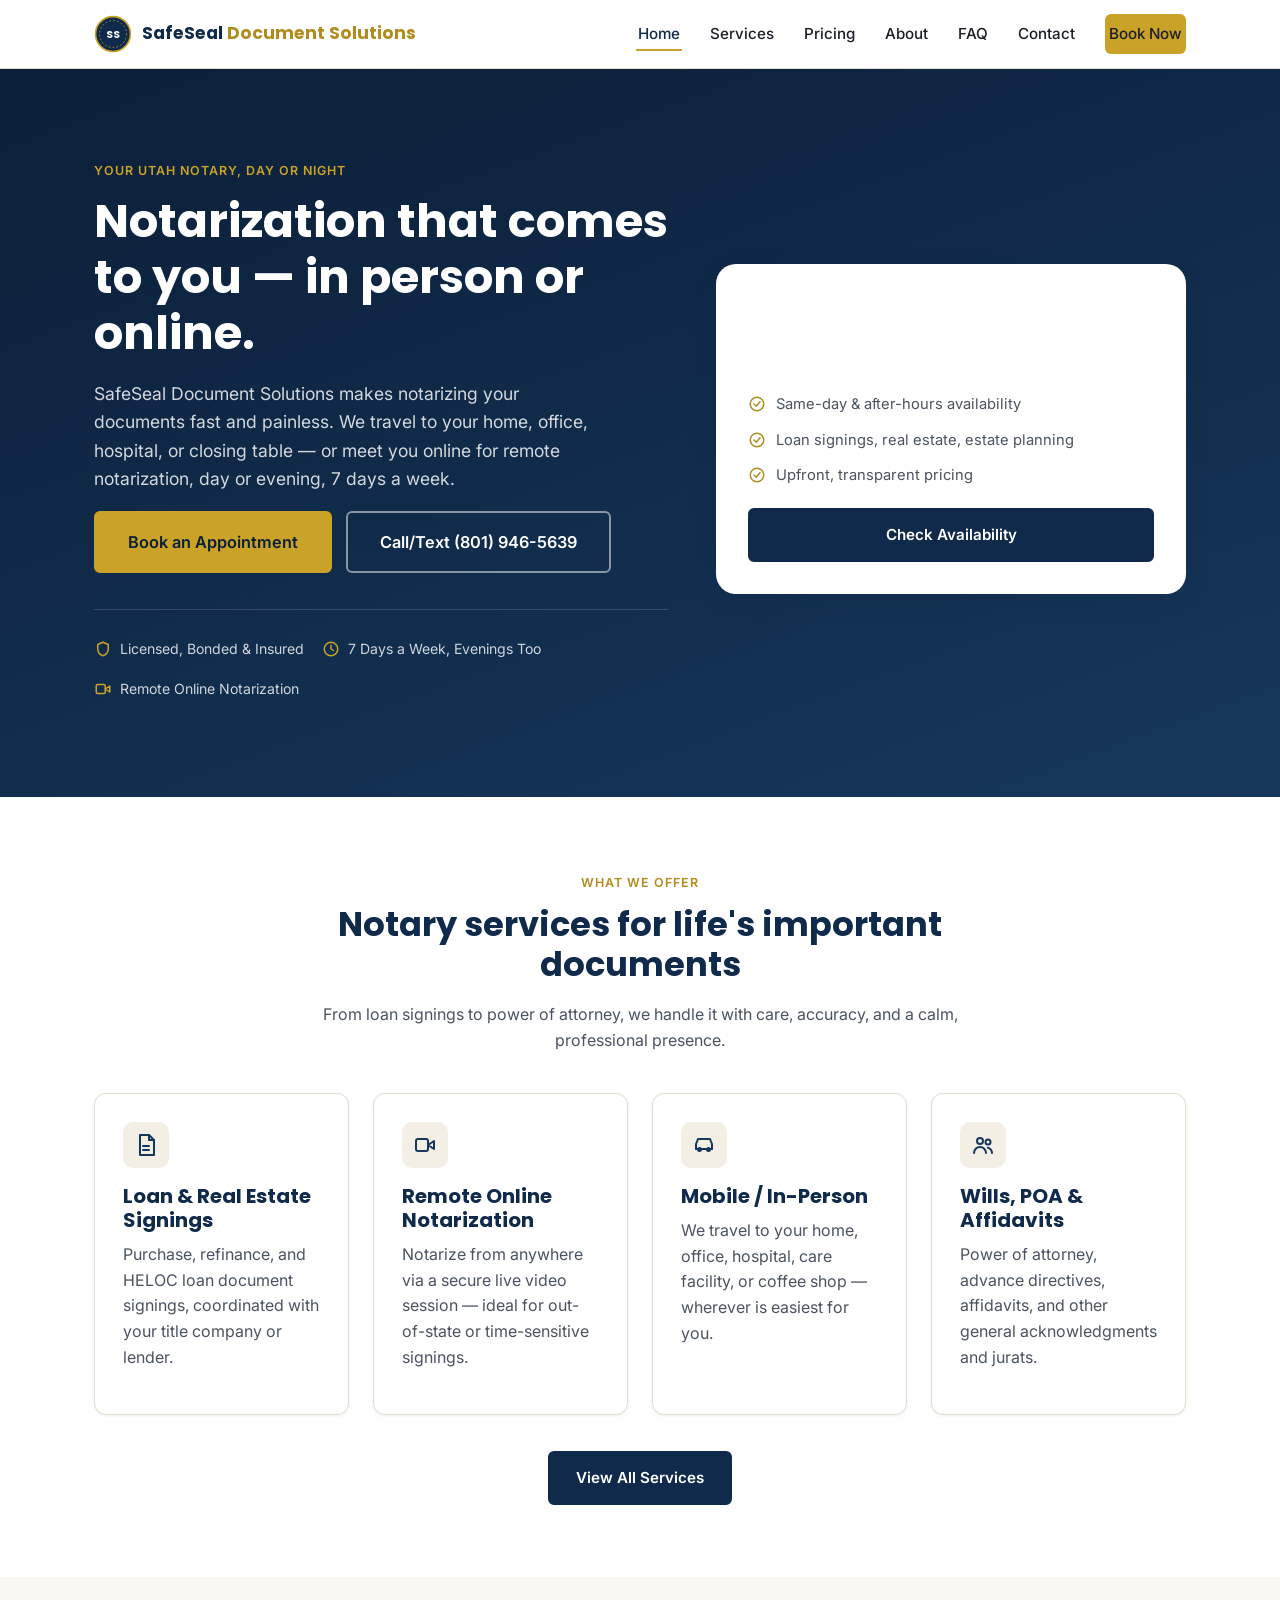
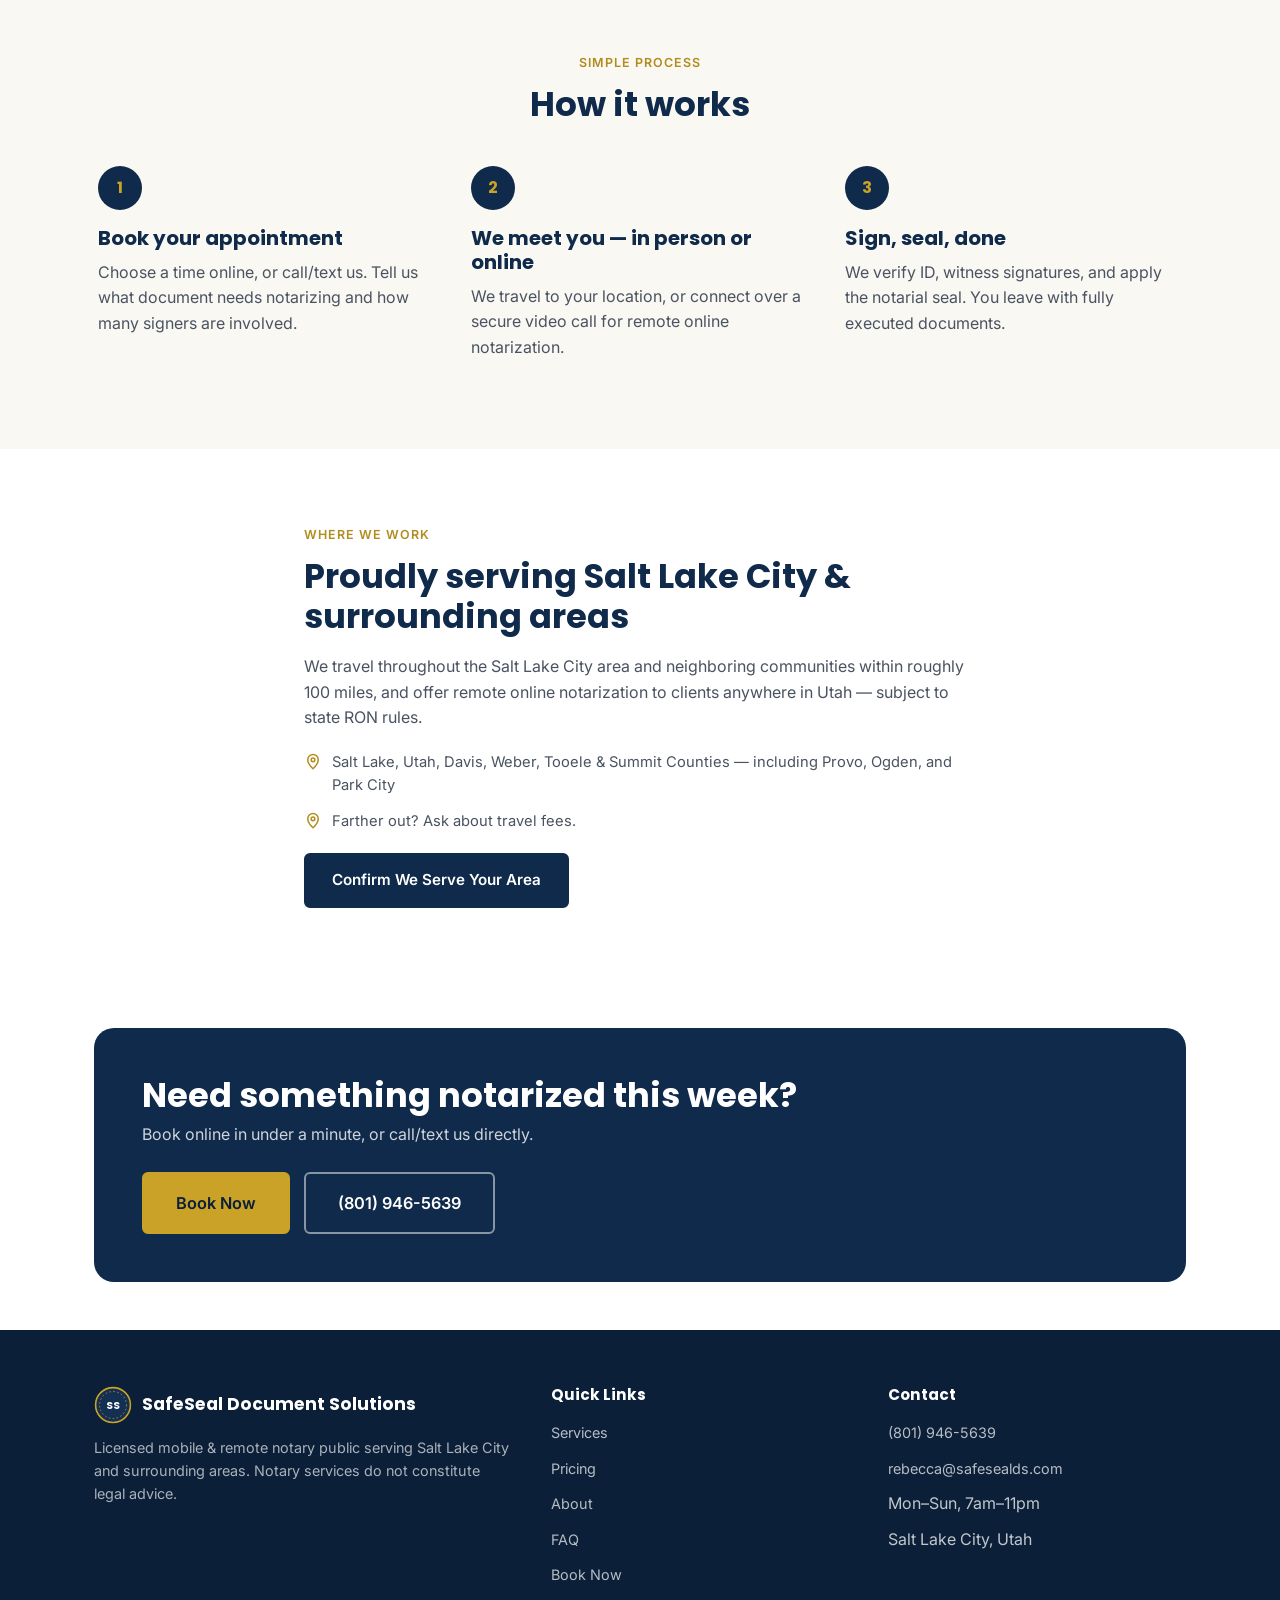
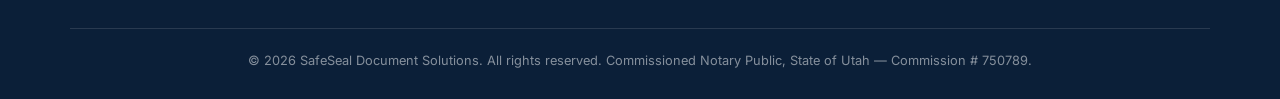
==== index.html @ cf3eb085 "Initial SafeSeal Document Solutions website" ====
<!doctype html>
<html lang="en">
<head>
<meta charset="UTF-8" />
<meta name="viewport" content="width=device-width, initial-scale=1.0" />
<title>SafeSeal Document Solutions | Your Utah Notary, Day or Night</title>
<meta name="description" content="Your Utah Notary, Day or Night — licensed mobile and remote online notary serving Salt Lake City and surrounding counties. Loan signings, real estate closings, estate documents, and more — we come to you or meet you online." />
<link rel="icon" href="data:image/svg+xml,%3Csvg xmlns='http://www.w3.org/2000/svg' viewBox='0 0 48 48'%3E%3Ccircle cx='24' cy='24' r='22' fill='%230f2a4a'/%3E%3Ccircle cx='24' cy='24' r='22' stroke='%23c9a227' stroke-width='2'/%3E%3Ctext x='24' y='30' text-anchor='middle' font-family='Arial' font-size='16' font-weight='700' fill='white'%3ESS%3C/text%3E%3C/svg%3E" />
<link rel="preconnect" href="https://fonts.googleapis.com" />
<link rel="preconnect" href="https://fonts.gstatic.com" crossorigin />
<link href="https://fonts.googleapis.com/css2?family=Inter:wght@400;500;600;700&family=Poppins:wght@600;700&display=swap" rel="stylesheet" />
<link rel="stylesheet" href="css/style.css" />
</head>
<body>

<!-- ============================= HEADER ============================= -->
<header class="site-header">
  <div class="container header-inner">
    <a href="index.html" class="logo">
      <svg class="seal" viewBox="0 0 48 48" fill="none" xmlns="http://www.w3.org/2000/svg">
        <circle cx="24" cy="24" r="22" fill="#0f2a4a"/>
        <circle cx="24" cy="24" r="22" stroke="#c9a227" stroke-width="2"/>
        <circle cx="24" cy="24" r="17" stroke="#c9a227" stroke-width="1" stroke-dasharray="2 3"/>
        <text x="24" y="29" text-anchor="middle" font-family="Poppins, sans-serif" font-size="14" font-weight="700" fill="#ffffff">SS</text>
      </svg>
      <span class="logo-text">SafeSeal <span class="accent">Document Solutions</span></span>
    </a>
    <button class="nav-toggle" aria-label="Toggle menu" aria-expanded="false">
      <svg viewBox="0 0 24 24" fill="none" stroke="currentColor" stroke-width="2" stroke-linecap="round"><line x1="3" y1="6" x2="21" y2="6"/><line x1="3" y1="12" x2="21" y2="12"/><line x1="3" y1="18" x2="21" y2="18"/></svg>
    </button>
    <nav class="site-nav">
      <ul>
        <li><a href="index.html" aria-current="page">Home</a></li>
        <li><a href="services.html">Services</a></li>
        <li><a href="pricing.html">Pricing</a></li>
        <li><a href="about.html">About</a></li>
        <li><a href="faq.html">FAQ</a></li>
        <li><a href="contact.html">Contact</a></li>
      </ul>
      <a href="book.html" class="btn btn-primary nav-cta">Book Now</a>
    </nav>
  </div>
</header>

<!-- ============================= HERO ============================= -->
<section class="section-navy hero">
  <div class="container hero-grid">
    <div>
      <span class="eyebrow">Your Utah Notary, Day or Night</span>
      <h1>Notarization that comes to you — in person or online.</h1>
      <p class="hero-lead">SafeSeal Document Solutions makes notarizing your documents fast and painless. We travel to your home, office, hospital, or closing table — or meet you online for remote notarization, day or evening, 7 days a week.</p>
      <div class="btn-row">
        <a href="book.html" class="btn btn-primary btn-lg">Book an Appointment</a>
        <a href="tel:+18019465639" class="btn btn-outline btn-lg">Call/Text (801) 946-5639</a>
      </div>
      <div class="hero-trust">
        <div class="hero-trust-item"><svg viewBox="0 0 24 24" fill="none" stroke="currentColor" stroke-width="2" stroke-linecap="round" stroke-linejoin="round"><path d="M12 3l7 3v6c0 4.5-3 7.5-7 9-4-1.5-7-4.5-7-9V6z"/></svg> Licensed, Bonded &amp; Insured</div>
        <div class="hero-trust-item"><svg viewBox="0 0 24 24" fill="none" stroke="currentColor" stroke-width="2" stroke-linecap="round" stroke-linejoin="round"><circle cx="12" cy="12" r="9"/><polyline points="12 7 12 12 15 14"/></svg> 7 Days a Week, Evenings Too</div>
        <div class="hero-trust-item"><svg viewBox="0 0 24 24" fill="none" stroke="currentColor" stroke-width="2" stroke-linecap="round" stroke-linejoin="round"><rect x="3" y="6" width="12" height="12" rx="2"/><polygon points="21 8 15 12 21 16 21 8"/></svg> Remote Online Notarization</div>
      </div>
    </div>

    <div class="hero-card">
      <h3>Request a Notary</h3>
      <p>Tell us what you need — we'll confirm a time within one business hour.</p>
      <ul class="hero-card-list">
        <li><svg viewBox="0 0 24 24" fill="none" stroke="currentColor" stroke-width="2" stroke-linecap="round" stroke-linejoin="round"><circle cx="12" cy="12" r="9"/><polyline points="8 12 11 15 16 9"/></svg> Same-day &amp; after-hours availability</li>
        <li><svg viewBox="0 0 24 24" fill="none" stroke="currentColor" stroke-width="2" stroke-linecap="round" stroke-linejoin="round"><circle cx="12" cy="12" r="9"/><polyline points="8 12 11 15 16 9"/></svg> Loan signings, real estate, estate planning</li>
        <li><svg viewBox="0 0 24 24" fill="none" stroke="currentColor" stroke-width="2" stroke-linecap="round" stroke-linejoin="round"><circle cx="12" cy="12" r="9"/><polyline points="8 12 11 15 16 9"/></svg> Upfront, transparent pricing</li>
      </ul>
      <a href="book.html" class="btn btn-navy btn-block">Check Availability</a>
    </div>
  </div>
</section>

<!-- ============================= SERVICES PREVIEW ============================= -->
<section>
  <div class="container">
    <div class="section-head center">
      <span class="eyebrow">What We Offer</span>
      <h2>Notary services for life's important documents</h2>
      <p>From loan signings to power of attorney, we handle it with care, accuracy, and a calm, professional presence.</p>
    </div>

    <div class="grid grid-4">
      <div class="card">
        <div class="card-icon"><svg viewBox="0 0 24 24" fill="none" stroke="currentColor" stroke-width="2" stroke-linecap="round" stroke-linejoin="round"><path d="M6 2h9l5 5v15H6z"/><polyline points="15 2 15 7 20 7"/><line x1="9" y1="13" x2="15" y2="13"/><line x1="9" y1="17" x2="15" y2="17"/></svg></div>
        <h3>Loan &amp; Real Estate Signings</h3>
        <p>Purchase, refinance, and HELOC loan document signings, coordinated with your title company or lender.</p>
      </div>
      <div class="card">
        <div class="card-icon"><svg viewBox="0 0 24 24" fill="none" stroke="currentColor" stroke-width="2" stroke-linecap="round" stroke-linejoin="round"><rect x="3" y="6" width="12" height="12" rx="2"/><polygon points="21 8 15 12 21 16 21 8"/></svg></div>
        <h3>Remote Online Notarization</h3>
        <p>Notarize from anywhere via a secure live video session — ideal for out-of-state or time-sensitive signings.</p>
      </div>
      <div class="card">
        <div class="card-icon"><svg viewBox="0 0 24 24" fill="none" stroke="currentColor" stroke-width="2" stroke-linecap="round" stroke-linejoin="round"><path d="M4 16V11l2-5h12l2 5v5"/><circle cx="7.5" cy="16.5" r="1.5"/><circle cx="16.5" cy="16.5" r="1.5"/><line x1="4" y1="16" x2="20" y2="16"/></svg></div>
        <h3>Mobile / In-Person</h3>
        <p>We travel to your home, office, hospital, care facility, or coffee shop — wherever is easiest for you.</p>
      </div>
      <div class="card">
        <div class="card-icon"><svg viewBox="0 0 24 24" fill="none" stroke="currentColor" stroke-width="2" stroke-linecap="round" stroke-linejoin="round"><circle cx="9" cy="8" r="3"/><path d="M3 20c0-3.3 2.7-6 6-6s6 2.7 6 6"/><circle cx="17" cy="9" r="2.5"/><path d="M21 20c0-2.5-1.8-4.6-4.2-5.4"/></svg></div>
        <h3>Wills, POA &amp; Affidavits</h3>
        <p>Power of attorney, advance directives, affidavits, and other general acknowledgments and jurats.</p>
      </div>
    </div>
    <div class="text-center" style="margin-top: 36px;">
      <a href="services.html" class="btn btn-navy">View All Services</a>
    </div>
  </div>
</section>

<!-- ============================= HOW IT WORKS ============================= -->
<section class="section-alt">
  <div class="container">
    <div class="section-head center">
      <span class="eyebrow">Simple Process</span>
      <h2>How it works</h2>
    </div>
    <div class="steps">
      <div class="step">
        <div class="step-num"></div>
        <h3>Book your appointment</h3>
        <p>Choose a time online, or call/text us. Tell us what document needs notarizing and how many signers are involved.</p>
      </div>
      <div class="step">
        <div class="step-num"></div>
        <h3>We meet you — in person or online</h3>
        <p>We travel to your location, or connect over a secure video call for remote online notarization.</p>
      </div>
      <div class="step">
        <div class="step-num"></div>
        <h3>Sign, seal, done</h3>
        <p>We verify ID, witness signatures, and apply the notarial seal. You leave with fully executed documents.</p>
      </div>
    </div>
  </div>
</section>

<!-- ============================= SERVICE AREA ============================= -->
<section>
  <div class="container" style="max-width:720px;">
    <span class="eyebrow">Where We Work</span>
    <h2>Proudly serving Salt Lake City &amp; surrounding areas</h2>
    <p>We travel throughout the Salt Lake City area and neighboring communities within roughly 100 miles, and offer remote online notarization to clients anywhere in Utah — subject to state RON rules.</p>
    <ul class="hero-card-list">
      <li><svg viewBox="0 0 24 24" fill="none" stroke="currentColor" stroke-width="2" stroke-linecap="round" stroke-linejoin="round"><path d="M12 21s7-6.5 7-12a7 7 0 10-14 0c0 5.5 7 12 7 12z"/><circle cx="12" cy="9" r="2.5"/></svg> Salt Lake, Utah, Davis, Weber, Tooele &amp; Summit Counties — including Provo, Ogden, and Park City</li>
      <li><svg viewBox="0 0 24 24" fill="none" stroke="currentColor" stroke-width="2" stroke-linecap="round" stroke-linejoin="round"><path d="M12 21s7-6.5 7-12a7 7 0 10-14 0c0 5.5 7 12 7 12z"/><circle cx="12" cy="9" r="2.5"/></svg> Farther out? Ask about travel fees.</li>
    </ul>
    <a href="contact.html" class="btn btn-navy">Confirm We Serve Your Area</a>
  </div>
</section>

<!-- ============================= CTA BAND ============================= -->
<section class="section-tight">
  <div class="container">
    <div class="cta-band">
      <div>
        <h2>Need something notarized this week?</h2>
        <p>Book online in under a minute, or call/text us directly.</p>
      </div>
      <div class="btn-row">
        <a href="book.html" class="btn btn-primary btn-lg">Book Now</a>
        <a href="tel:+18019465639" class="btn btn-outline btn-lg">(801) 946-5639</a>
      </div>
    </div>
  </div>
</section>

<!-- ============================= FOOTER ============================= -->
<footer class="site-footer">
  <div class="container footer-inner">
    <div>
      <a href="index.html" class="logo">
        <svg class="seal" viewBox="0 0 48 48" fill="none" xmlns="http://www.w3.org/2000/svg">
          <circle cx="24" cy="24" r="22" fill="#132f52"/>
          <circle cx="24" cy="24" r="22" stroke="#c9a227" stroke-width="2"/>
          <circle cx="24" cy="24" r="17" stroke="#c9a227" stroke-width="1" stroke-dasharray="2 3"/>
          <text x="24" y="29" text-anchor="middle" font-family="Poppins, sans-serif" font-size="14" font-weight="700" fill="#ffffff">SS</text>
        </svg>
        <span class="logo-text">SafeSeal Document Solutions</span>
      </a>
      <p>Licensed mobile &amp; remote notary public serving Salt Lake City and surrounding areas. Notary services do not constitute legal advice.</p>
    </div>
    <div>
      <h4>Quick Links</h4>
      <ul class="footer-links">
        <li><a href="services.html">Services</a></li>
        <li><a href="pricing.html">Pricing</a></li>
        <li><a href="about.html">About</a></li>
        <li><a href="faq.html">FAQ</a></li>
        <li><a href="book.html">Book Now</a></li>
      </ul>
    </div>
    <div>
      <h4>Contact</h4>
      <ul class="footer-links">
        <li><a href="tel:+18019465639">(801) 946-5639</a></li>
        <li><a href="mailto:rebecca@safesealds.com">rebecca@safesealds.com</a></li>
        <li>Mon–Sun, 7am–11pm</li>
        <li>Salt Lake City, Utah</li>
      </ul>
    </div>
  </div>
  <div class="container footer-bottom">
    &copy; 2026 SafeSeal Document Solutions. All rights reserved. Commissioned Notary Public, State of Utah — Commission # 750789.
  </div>
</footer>

<script src="js/main.js"></script>
</body>
</html>
---- css/style.css ----
/* ==========================================================================
   SafeSeal Document Solutions — shared stylesheet
   ========================================================================== */

:root {
  --navy-950: #0b1f38;
  --navy-900: #0f2a4a;
  --navy-800: #16375c;
  --navy-700: #1f4a78;
  --gold-500: #c9a227;
  --gold-600: #b18d1f;
  --cream-50: #faf8f3;
  --cream-100: #f3efe4;
  --ink-900: #1a1f27;
  --ink-600: #4a5361;
  --ink-400: #7c8794;
  --white: #ffffff;
  --border: #e4ddc9;
  --success-bg: #eaf6ec;
  --success-ink: #1e5b2f;

  --font-heading: "Poppins", "Segoe UI", system-ui, sans-serif;
  --font-body: "Inter", "Segoe UI", system-ui, sans-serif;

  --radius-sm: 6px;
  --radius-md: 12px;
  --radius-lg: 20px;
  --shadow-sm: 0 1px 3px rgba(15, 42, 74, 0.08);
  --shadow-md: 0 8px 24px rgba(15, 42, 74, 0.12);
  --container-w: 1140px;
}

* { box-sizing: border-box; }
html { scroll-behavior: smooth; }

body {
  margin: 0;
  font-family: var(--font-body);
  color: var(--ink-900);
  background: var(--white);
  line-height: 1.6;
  -webkit-font-smoothing: antialiased;
}

h1, h2, h3, h4 {
  font-family: var(--font-heading);
  color: var(--navy-900);
  line-height: 1.2;
  margin: 0 0 0.5em;
}

h1 { font-size: clamp(2rem, 4vw, 2.9rem); }
h2 { font-size: clamp(1.5rem, 3vw, 2.1rem); }
h3 { font-size: 1.25rem; }

p { margin: 0 0 1em; color: var(--ink-600); }

a { color: var(--navy-700); text-decoration: none; }
a:hover { color: var(--gold-600); }

img, svg { max-width: 100%; display: block; }

.container {
  width: 100%;
  max-width: var(--container-w);
  margin: 0 auto;
  padding: 0 24px;
}

section { padding: 72px 0; }
.section-tight { padding: 48px 0; }
.section-alt { background: var(--cream-50); }
.section-navy {
  background: linear-gradient(160deg, var(--navy-950), var(--navy-800));
  color: var(--white);
}
.section-navy h1, .section-navy h2, .section-navy h3 { color: var(--white); }
.section-navy p { color: rgba(255, 255, 255, 0.82); }

.eyebrow {
  display: inline-block;
  font-size: 0.78rem;
  letter-spacing: 0.08em;
  text-transform: uppercase;
  color: var(--gold-600);
  font-weight: 600;
  margin-bottom: 12px;
}
.section-navy .eyebrow { color: var(--gold-500); }

.section-head { max-width: 640px; margin: 0 0 40px; }
.section-head.center { margin-left: auto; margin-right: auto; text-align: center; }

/* Buttons */
.btn {
  display: inline-flex;
  align-items: center;
  justify-content: center;
  gap: 8px;
  padding: 13px 26px;
  border-radius: var(--radius-sm);
  font-weight: 600;
  font-size: 0.95rem;
  border: 2px solid transparent;
  cursor: pointer;
  transition: transform 0.15s ease, box-shadow 0.15s ease, background 0.15s ease, color 0.15s ease;
}
.btn:hover { transform: translateY(-1px); }

.btn-primary {
  background: var(--gold-500);
  color: var(--navy-950);
  border-color: var(--gold-500);
}
.btn-primary:hover { background: var(--gold-600); border-color: var(--gold-600); color: var(--navy-950); box-shadow: var(--shadow-md); }

.btn-outline {
  background: transparent;
  color: var(--white);
  border-color: rgba(255, 255, 255, 0.5);
}
.btn-outline:hover { background: rgba(255, 255, 255, 0.1); color: var(--white); }

.btn-navy {
  background: var(--navy-900);
  color: var(--white);
  border-color: var(--navy-900);
}
.btn-navy:hover { background: var(--navy-800); border-color: var(--navy-800); color: var(--white); }

.btn-block { width: 100%; }
.btn-lg { padding: 16px 32px; font-size: 1.02rem; }

.btn-row { display: flex; flex-wrap: wrap; gap: 14px; }

/* ==========================================================================
   Header / nav
   ========================================================================== */

.site-header {
  position: sticky;
  top: 0;
  z-index: 50;
  background: rgba(255, 255, 255, 0.96);
  backdrop-filter: blur(6px);
  border-bottom: 1px solid var(--border);
}

.header-inner {
  display: flex;
  align-items: center;
  justify-content: space-between;
  padding: 14px 24px;
  gap: 20px;
}

.logo {
  display: flex;
  align-items: center;
  gap: 10px;
  font-family: var(--font-heading);
  font-weight: 700;
  font-size: 1.08rem;
  color: var(--navy-900);
}
.logo:hover { color: var(--navy-900); }
.logo .seal { width: 38px; height: 38px; flex-shrink: 0; }
.logo .logo-text .accent { color: var(--gold-600); }

.nav-toggle {
  display: none;
  background: none;
  border: none;
  cursor: pointer;
  padding: 8px;
  color: var(--navy-900);
}
.nav-toggle svg { width: 26px; height: 26px; }

.site-nav {
  display: flex;
  align-items: center;
  gap: 28px;
}

.site-nav ul {
  list-style: none;
  display: flex;
  gap: 26px;
  margin: 0;
  padding: 0;
}

.site-nav a {
  font-weight: 500;
  font-size: 0.95rem;
  color: var(--ink-900);
  padding: 6px 2px;
  border-bottom: 2px solid transparent;
}
.site-nav a:hover,
.site-nav a[aria-current="page"] {
  color: var(--navy-900);
  border-bottom-color: var(--gold-500);
}

.nav-cta { white-space: nowrap; }

@media (max-width: 860px) {
  .nav-toggle { display: inline-flex; }
  .site-nav {
    position: absolute;
    top: 100%;
    left: 0;
    right: 0;
    background: var(--white);
    flex-direction: column;
    align-items: stretch;
    gap: 0;
    padding: 8px 24px 20px;
    border-bottom: 1px solid var(--border);
    box-shadow: var(--shadow-md);
    display: none;
  }
  .site-nav.is-open { display: flex; }
  .site-nav ul {
    flex-direction: column;
    gap: 0;
  }
  .site-nav ul li a {
    display: block;
    padding: 12px 0;
    border-bottom: 1px solid var(--border);
  }
  .nav-cta { margin-top: 14px; }
}

/* ==========================================================================
   Hero
   ========================================================================== */

.hero {
  padding: 88px 0 96px;
}
.hero-grid {
  display: grid;
  grid-template-columns: 1.1fr 0.9fr;
  gap: 48px;
  align-items: center;
}
.hero h1 { margin-bottom: 20px; }
.hero-lead {
  font-size: 1.1rem;
  color: rgba(255, 255, 255, 0.85);
  max-width: 520px;
}
.hero-trust {
  display: flex;
  flex-wrap: wrap;
  gap: 18px;
  margin-top: 36px;
  padding-top: 28px;
  border-top: 1px solid rgba(255, 255, 255, 0.15);
}
.hero-trust-item {
  display: flex;
  align-items: center;
  gap: 8px;
  font-size: 0.88rem;
  color: rgba(255, 255, 255, 0.8);
}
.hero-trust-item svg { width: 18px; height: 18px; color: var(--gold-500); flex-shrink: 0; }

.hero-card {
  background: var(--white);
  border-radius: var(--radius-lg);
  padding: 32px;
  box-shadow: var(--shadow-md);
  color: var(--ink-900);
}
.hero-card h3 { margin-bottom: 6px; }
.hero-card p { font-size: 0.92rem; }
.hero-card-list { list-style: none; margin: 20px 0; padding: 0; display: grid; gap: 12px; }
.hero-card-list li { display: flex; gap: 10px; font-size: 0.92rem; color: var(--ink-600); }
.hero-card-list svg { width: 18px; height: 18px; color: var(--gold-600); flex-shrink: 0; margin-top: 2px; }

@media (max-width: 900px) {
  .hero-grid { grid-template-columns: 1fr; }
}

/* ==========================================================================
   Grids / cards
   ========================================================================== */

.grid {
  display: grid;
  gap: 24px;
}
.grid-2 { grid-template-columns: repeat(2, 1fr); }
.grid-3 { grid-template-columns: repeat(3, 1fr); }
.grid-4 { grid-template-columns: repeat(4, 1fr); }

@media (max-width: 900px) {
  .grid-3, .grid-4 { grid-template-columns: repeat(2, 1fr); }
}
@media (max-width: 620px) {
  .grid-2, .grid-3, .grid-4 { grid-template-columns: 1fr; }
}

.card {
  background: var(--white);
  border: 1px solid var(--border);
  border-radius: var(--radius-md);
  padding: 28px;
  box-shadow: var(--shadow-sm);
  height: 100%;
}
.card-icon {
  width: 46px;
  height: 46px;
  border-radius: 10px;
  background: var(--cream-100);
  display: flex;
  align-items: center;
  justify-content: center;
  margin-bottom: 16px;
}
.card-icon svg { width: 24px; height: 24px; color: var(--navy-800); }
.card ul { margin: 14px 0 0; padding-left: 20px; color: var(--ink-600); font-size: 0.92rem; }
.card ul li { margin-bottom: 6px; }
.card .btn { margin-top: 18px; }

/* Steps */
.steps {
  counter-reset: step;
  display: grid;
  grid-template-columns: repeat(3, 1fr);
  gap: 28px;
}
@media (max-width: 760px) { .steps { grid-template-columns: 1fr; } }
.step { position: relative; padding-left: 4px; }
.step-num {
  counter-increment: step;
  width: 44px;
  height: 44px;
  border-radius: 50%;
  background: var(--navy-900);
  color: var(--gold-500);
  display: flex;
  align-items: center;
  justify-content: center;
  font-family: var(--font-heading);
  font-weight: 700;
  margin-bottom: 16px;
}
.step-num::before { content: counter(step); }

/* Testimonial / quote */
.quote-card {
  background: var(--cream-50);
  border-left: 4px solid var(--gold-500);
  border-radius: var(--radius-md);
  padding: 24px 28px;
  font-style: italic;
  color: var(--ink-700, var(--ink-600));
}
.quote-card cite {
  display: block;
  margin-top: 14px;
  font-style: normal;
  font-weight: 600;
  font-size: 0.88rem;
  color: var(--navy-800);
}
.placeholder-note {
  display: inline-block;
  margin-top: 10px;
  font-size: 0.78rem;
  background: #fff4d6;
  color: #7a5c00;
  padding: 4px 10px;
  border-radius: 999px;
  font-style: normal;
}

/* CTA band */
.cta-band {
  background: var(--navy-900);
  color: var(--white);
  border-radius: var(--radius-lg);
  padding: 48px;
  display: flex;
  align-items: center;
  justify-content: space-between;
  gap: 24px;
  flex-wrap: wrap;
}
.cta-band h2 { color: var(--white); margin-bottom: 6px; }
.cta-band p { color: rgba(255, 255, 255, 0.8); margin: 0; }

/* ==========================================================================
   Pricing table
   ========================================================================== */

.pricing-table {
  width: 100%;
  border-collapse: collapse;
  background: var(--white);
  border-radius: var(--radius-md);
  overflow: hidden;
  box-shadow: var(--shadow-sm);
}
.pricing-table th, .pricing-table td {
  padding: 16px 20px;
  text-align: left;
  border-bottom: 1px solid var(--border);
  font-size: 0.95rem;
}
.pricing-table thead th {
  background: var(--navy-900);
  color: var(--white);
  font-family: var(--font-heading);
  font-weight: 600;
}
.pricing-table tbody tr:last-child td { border-bottom: none; }
.pricing-table td.price { font-weight: 700; color: var(--navy-900); white-space: nowrap; }
.table-scroll { overflow-x: auto; }

.disclaimer-box {
  background: var(--cream-50);
  border: 1px solid var(--border);
  border-radius: var(--radius-md);
  padding: 20px 24px;
  font-size: 0.9rem;
  color: var(--ink-600);
  margin-top: 28px;
}

/* ==========================================================================
   FAQ (native details/summary accordion)
   ========================================================================== */

.faq-list { display: grid; gap: 12px; }
.faq-item {
  background: var(--white);
  border: 1px solid var(--border);
  border-radius: var(--radius-md);
  padding: 4px 24px;
}
.faq-item summary {
  cursor: pointer;
  font-family: var(--font-heading);
  font-weight: 600;
  padding: 18px 0;
  list-style: none;
  display: flex;
  align-items: center;
  justify-content: space-between;
  gap: 16px;
}
.faq-item summary::-webkit-details-marker { display: none; }
.faq-item summary::after {
  content: "+";
  font-size: 1.4rem;
  color: var(--gold-600);
  flex-shrink: 0;
}
.faq-item[open] summary::after { content: "\2212"; }
.faq-item p { padding-bottom: 18px; margin: 0; }

/* ==========================================================================
   Forms
   ========================================================================== */

.form-card {
  background: var(--white);
  border: 1px solid var(--border);
  border-radius: var(--radius-lg);
  padding: 36px;
  box-shadow: var(--shadow-sm);
}
.form-row { display: grid; gap: 18px; }
.form-row.two { grid-template-columns: 1fr 1fr; }
@media (max-width: 560px) { .form-row.two { grid-template-columns: 1fr; } }

label {
  display: block;
  font-weight: 600;
  font-size: 0.88rem;
  color: var(--navy-900);
  margin-bottom: 6px;
}
input, select, textarea {
  width: 100%;
  padding: 12px 14px;
  border: 1px solid var(--border);
  border-radius: var(--radius-sm);
  font-family: var(--font-body);
  font-size: 0.95rem;
  color: var(--ink-900);
  background: var(--cream-50);
}
input:focus, select:focus, textarea:focus {
  outline: none;
  border-color: var(--navy-700);
  background: var(--white);
}
textarea { resize: vertical; min-height: 120px; }
.field { margin-bottom: 18px; }
.honeypot { position: absolute; left: -9999px; opacity: 0; height: 0; overflow: hidden; }

.form-note {
  font-size: 0.8rem;
  color: var(--ink-400);
  margin-top: 14px;
}

/* Contact info list */
.info-list { list-style: none; margin: 0; padding: 0; display: grid; gap: 20px; }
.info-list li { display: flex; gap: 14px; }
.info-list svg { width: 22px; height: 22px; color: var(--gold-600); flex-shrink: 0; margin-top: 2px; }
.info-list strong { display: block; color: var(--navy-900); font-family: var(--font-heading); font-size: 0.95rem; }
.info-list span { color: var(--ink-600); font-size: 0.92rem; }

/* Embed frame (Calendly / booking) */
.embed-frame {
  border: 1px dashed var(--border);
  border-radius: var(--radius-md);
  background: var(--cream-50);
  min-height: 640px;
  display: flex;
  align-items: center;
  justify-content: center;
  text-align: center;
  padding: 32px;
}
.embed-frame iframe { width: 100%; height: 640px; border: none; border-radius: var(--radius-md); }
.embed-placeholder { max-width: 420px; color: var(--ink-600); }
.embed-placeholder svg { width: 40px; height: 40px; color: var(--gold-600); margin: 0 auto 14px; }
.embed-placeholder code {
  display: block;
  background: var(--white);
  border: 1px solid var(--border);
  border-radius: var(--radius-sm);
  padding: 10px 12px;
  margin-top: 12px;
  font-size: 0.78rem;
  text-align: left;
  overflow-x: auto;
}

/* ==========================================================================
   Footer
   ========================================================================== */

.site-footer {
  background: var(--navy-950);
  color: rgba(255, 255, 255, 0.75);
  padding-top: 56px;
}
.footer-inner {
  display: grid;
  grid-template-columns: 1.4fr 1fr 1fr;
  gap: 40px;
  padding-bottom: 40px;
  border-bottom: 1px solid rgba(255, 255, 255, 0.12);
}
@media (max-width: 760px) { .footer-inner { grid-template-columns: 1fr; } }
.footer-inner h4 { color: var(--white); font-size: 0.95rem; margin-bottom: 16px; }
.footer-inner .logo { color: var(--white); margin-bottom: 12px; }
.footer-inner p { color: rgba(255, 255, 255, 0.65); font-size: 0.9rem; }
.footer-links { list-style: none; margin: 0; padding: 0; display: grid; gap: 10px; }
.footer-links a { color: rgba(255, 255, 255, 0.7); font-size: 0.9rem; }
.footer-links a:hover { color: var(--gold-500); }
.footer-bottom {
  padding: 22px 0 28px;
  font-size: 0.8rem;
  color: rgba(255, 255, 255, 0.5);
  text-align: center;
}
.footer-bottom a { color: rgba(255, 255, 255, 0.6); }

/* ==========================================================================
   Misc utility
   ========================================================================== */

.text-center { text-align: center; }
.mt-0 { margin-top: 0; }
.badge {
  display: inline-flex;
  align-items: center;
  gap: 6px;
  background: var(--cream-100);
  color: var(--navy-800);
  font-size: 0.8rem;
  font-weight: 600;
  padding: 6px 12px;
  border-radius: 999px;
}
.page-hero {
  padding: 64px 0 56px;
}
.page-hero p { max-width: 620px; }

.success-box {
  background: var(--success-bg);
  color: var(--success-ink);
  border-radius: var(--radius-md);
  padding: 20px 24px;
  margin-bottom: 24px;
  font-weight: 500;
}
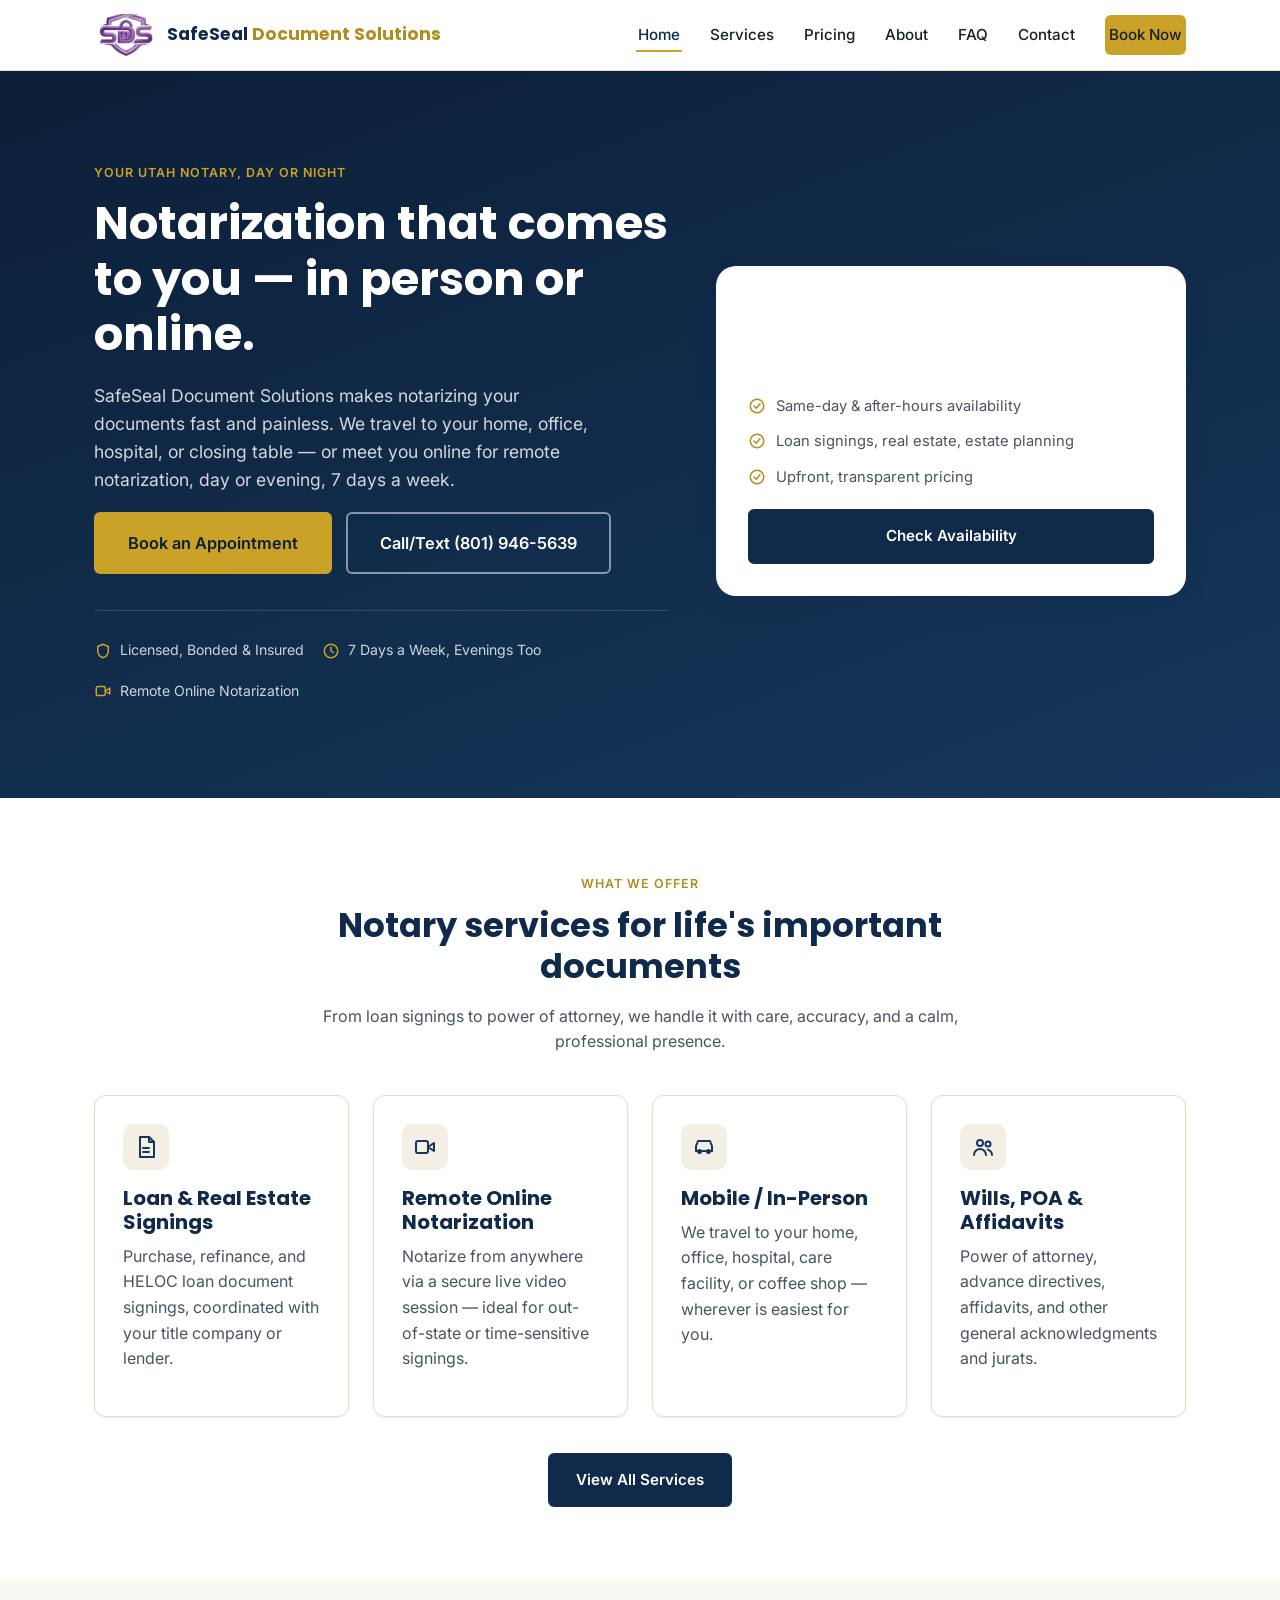
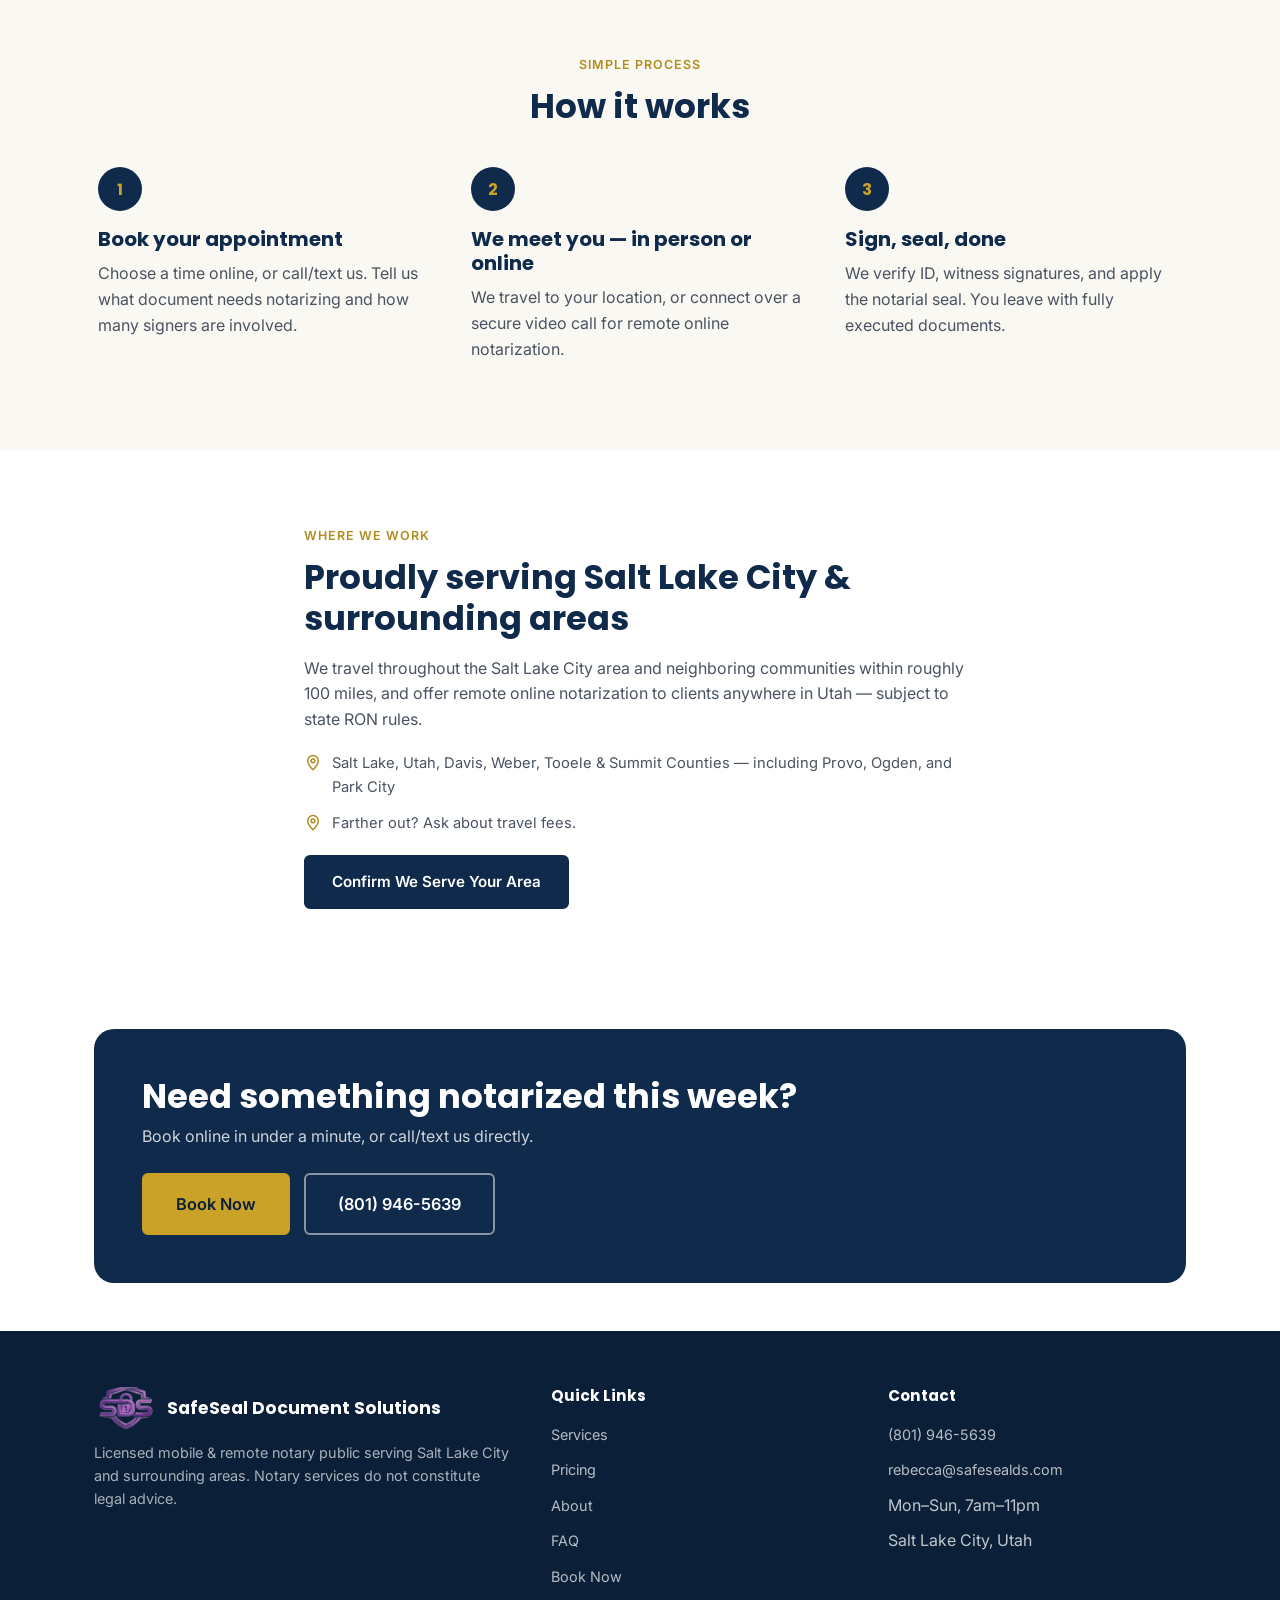
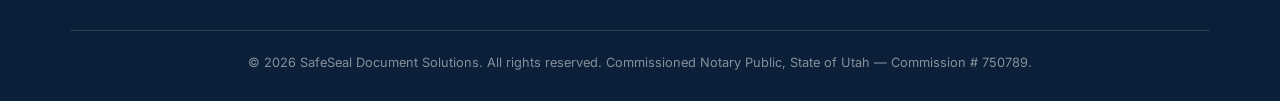
==== commit f8450713: "Replace placeholder seal with real SafeSeal logo; wire up Calendly and Formspree; finalize pricing" ====
--- a/index.html
+++ b/index.html
@@ -5,7 +5,7 @@
 <meta name="viewport" content="width=device-width, initial-scale=1.0" />
 <title>SafeSeal Document Solutions | Your Utah Notary, Day or Night</title>
 <meta name="description" content="Your Utah Notary, Day or Night — licensed mobile and remote online notary serving Salt Lake City and surrounding counties. Loan signings, real estate closings, estate documents, and more — we come to you or meet you online." />
-<link rel="icon" href="data:image/svg+xml,%3Csvg xmlns='http://www.w3.org/2000/svg' viewBox='0 0 48 48'%3E%3Ccircle cx='24' cy='24' r='22' fill='%230f2a4a'/%3E%3Ccircle cx='24' cy='24' r='22' stroke='%23c9a227' stroke-width='2'/%3E%3Ctext x='24' y='30' text-anchor='middle' font-family='Arial' font-size='16' font-weight='700' fill='white'%3ESS%3C/text%3E%3C/svg%3E" />
+<link rel="icon" href="images/favicon.png" />
 <link rel="preconnect" href="https://fonts.googleapis.com" />
 <link rel="preconnect" href="https://fonts.gstatic.com" crossorigin />
 <link href="https://fonts.googleapis.com/css2?family=Inter:wght@400;500;600;700&family=Poppins:wght@600;700&display=swap" rel="stylesheet" />
@@ -17,12 +17,7 @@
 <header class="site-header">
   <div class="container header-inner">
     <a href="index.html" class="logo">
-      <svg class="seal" viewBox="0 0 48 48" fill="none" xmlns="http://www.w3.org/2000/svg">
-        <circle cx="24" cy="24" r="22" fill="#0f2a4a"/>
-        <circle cx="24" cy="24" r="22" stroke="#c9a227" stroke-width="2"/>
-        <circle cx="24" cy="24" r="17" stroke="#c9a227" stroke-width="1" stroke-dasharray="2 3"/>
-        <text x="24" y="29" text-anchor="middle" font-family="Poppins, sans-serif" font-size="14" font-weight="700" fill="#ffffff">SS</text>
-      </svg>
+      <img src="images/logo.png" alt="SafeSeal Document Solutions logo" class="seal" />
       <span class="logo-text">SafeSeal <span class="accent">Document Solutions</span></span>
     </a>
     <button class="nav-toggle" aria-label="Toggle menu" aria-expanded="false">
@@ -172,12 +167,7 @@
   <div class="container footer-inner">
     <div>
       <a href="index.html" class="logo">
-        <svg class="seal" viewBox="0 0 48 48" fill="none" xmlns="http://www.w3.org/2000/svg">
-          <circle cx="24" cy="24" r="22" fill="#132f52"/>
-          <circle cx="24" cy="24" r="22" stroke="#c9a227" stroke-width="2"/>
-          <circle cx="24" cy="24" r="17" stroke="#c9a227" stroke-width="1" stroke-dasharray="2 3"/>
-          <text x="24" y="29" text-anchor="middle" font-family="Poppins, sans-serif" font-size="14" font-weight="700" fill="#ffffff">SS</text>
-        </svg>
+        <img src="images/logo.png" alt="SafeSeal Document Solutions logo" class="seal" />
         <span class="logo-text">SafeSeal Document Solutions</span>
       </a>
       <p>Licensed mobile &amp; remote notary public serving Salt Lake City and surrounding areas. Notary services do not constitute legal advice.</p>
--- a/css/style.css
+++ b/css/style.css
@@ -164,7 +164,7 @@
   color: var(--navy-900);
 }
 .logo:hover { color: var(--navy-900); }
-.logo .seal { width: 38px; height: 38px; flex-shrink: 0; }
+.logo .seal { height: 42px; width: auto; flex-shrink: 0; object-fit: contain; }
 .logo .logo-text .accent { color: var(--gold-600); }
 
 .nav-toggle {
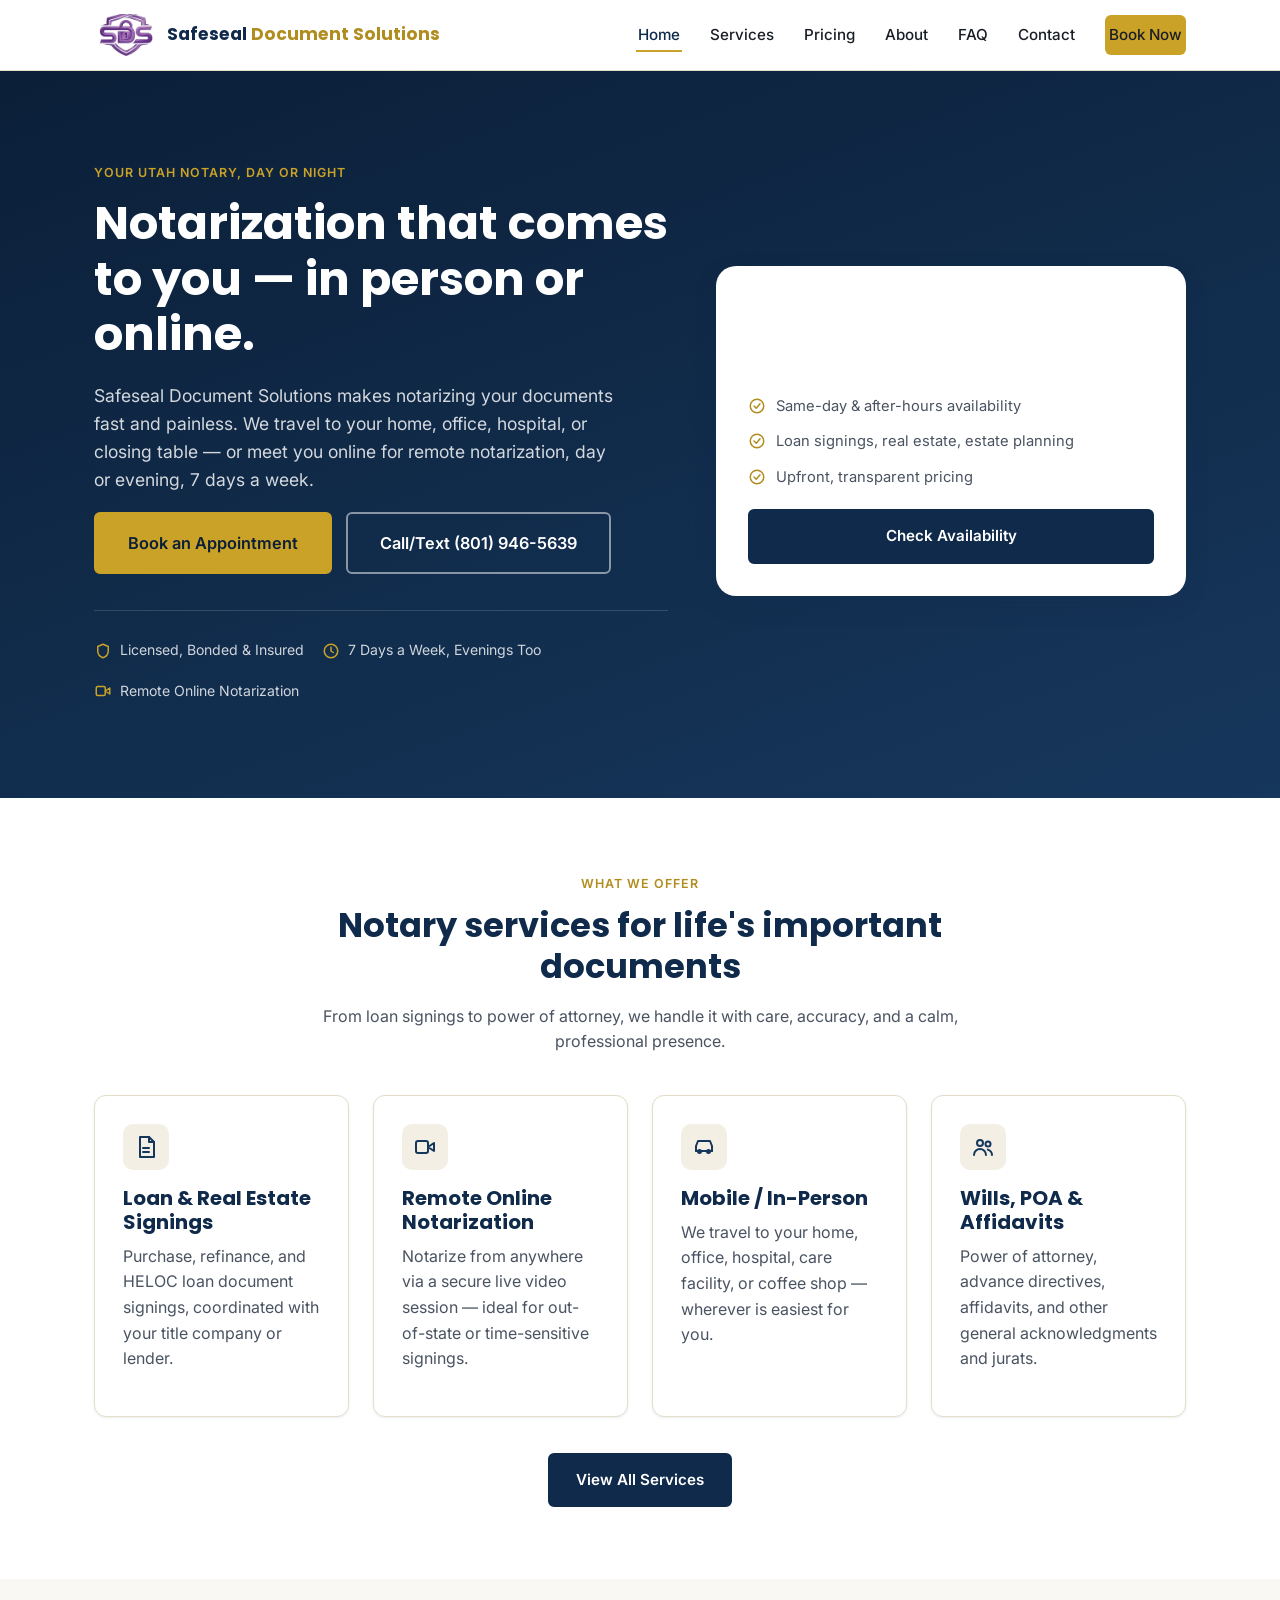
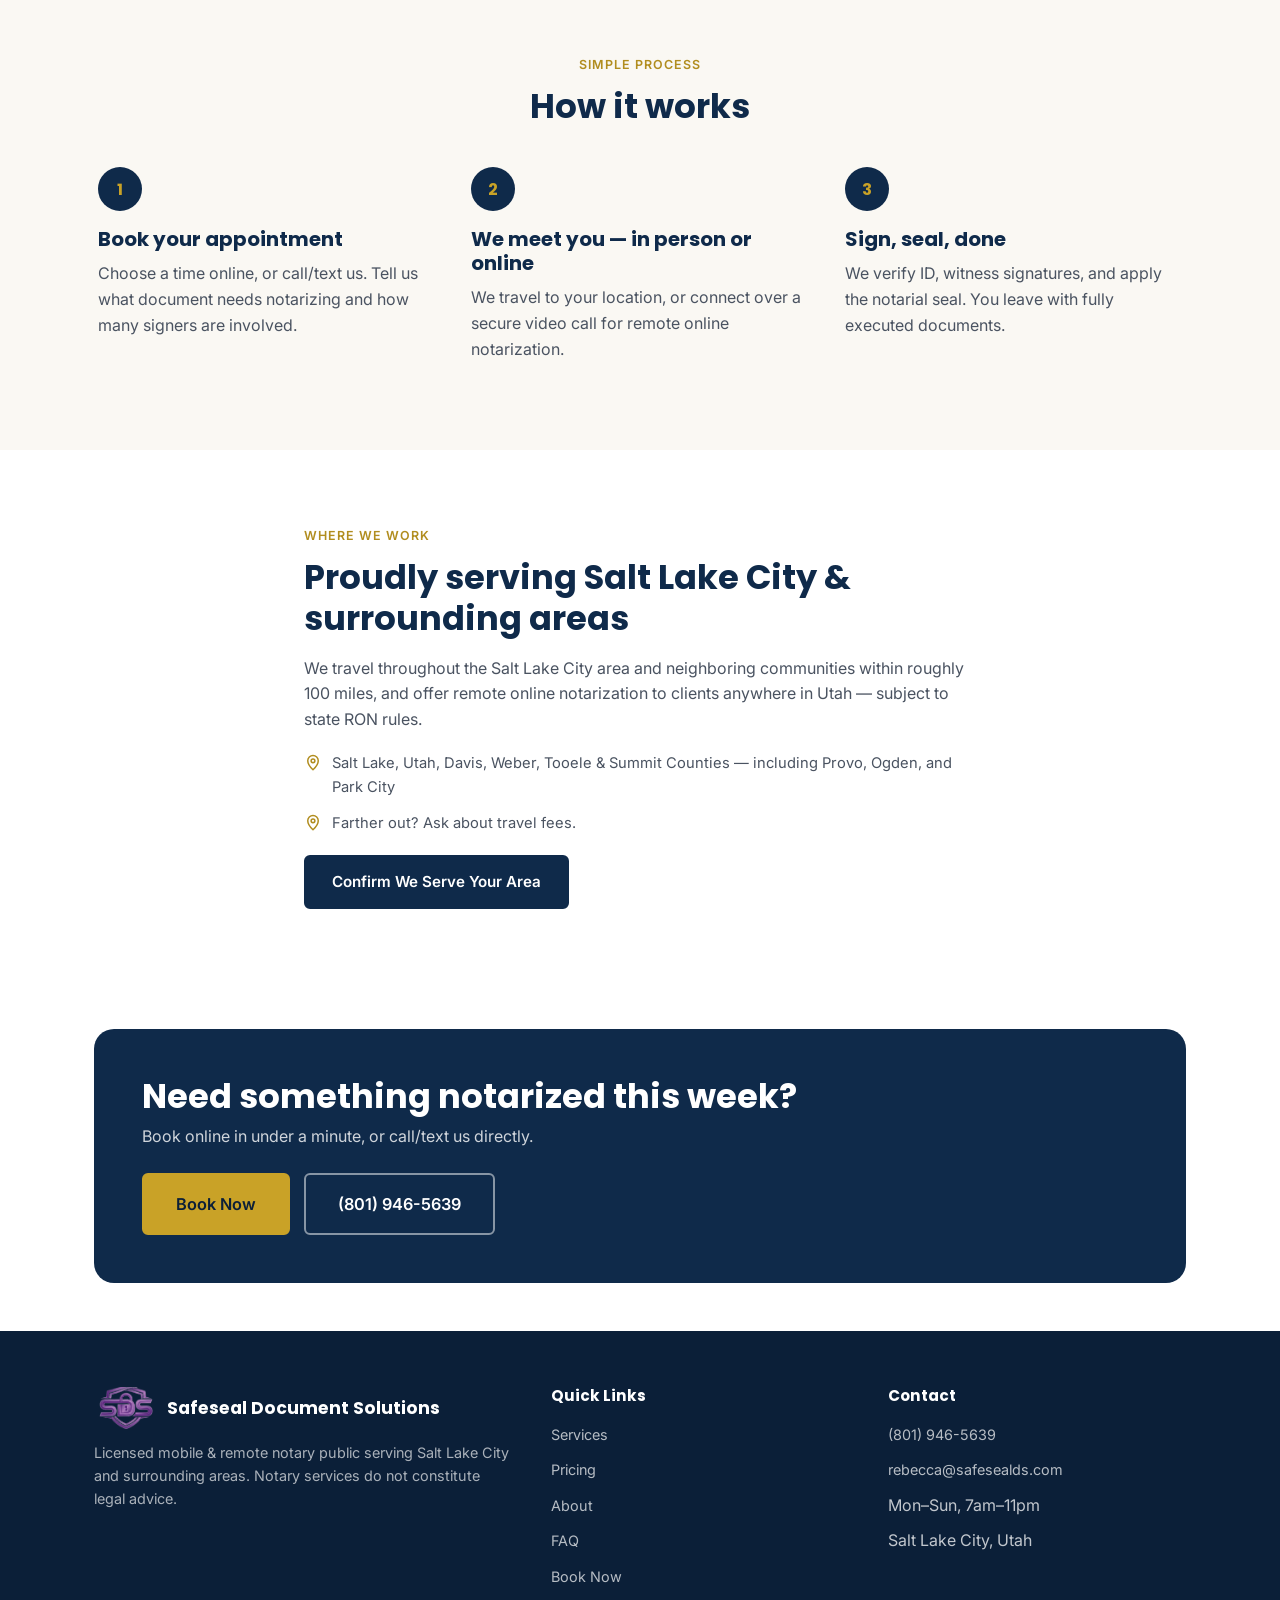
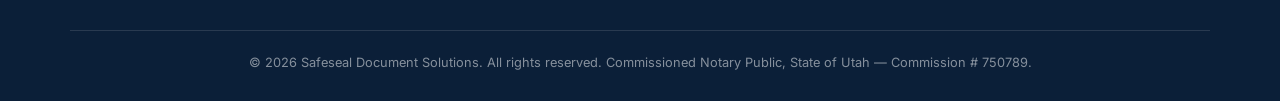
==== commit 872f7c96: "Fix capitalization: SafeSeal -> Safeseal" ====
--- a/index.html
+++ b/index.html
@@ -3,7 +3,7 @@
 <head>
 <meta charset="UTF-8" />
 <meta name="viewport" content="width=device-width, initial-scale=1.0" />
-<title>SafeSeal Document Solutions | Your Utah Notary, Day or Night</title>
+<title>Safeseal Document Solutions | Your Utah Notary, Day or Night</title>
 <meta name="description" content="Your Utah Notary, Day or Night — licensed mobile and remote online notary serving Salt Lake City and surrounding counties. Loan signings, real estate closings, estate documents, and more — we come to you or meet you online." />
 <link rel="icon" href="images/favicon.png" />
 <link rel="preconnect" href="https://fonts.googleapis.com" />
@@ -17,8 +17,8 @@
 <header class="site-header">
   <div class="container header-inner">
     <a href="index.html" class="logo">
-      <img src="images/logo.png" alt="SafeSeal Document Solutions logo" class="seal" />
-      <span class="logo-text">SafeSeal <span class="accent">Document Solutions</span></span>
+      <img src="images/logo.png" alt="Safeseal Document Solutions logo" class="seal" />
+      <span class="logo-text">Safeseal <span class="accent">Document Solutions</span></span>
     </a>
     <button class="nav-toggle" aria-label="Toggle menu" aria-expanded="false">
       <svg viewBox="0 0 24 24" fill="none" stroke="currentColor" stroke-width="2" stroke-linecap="round"><line x1="3" y1="6" x2="21" y2="6"/><line x1="3" y1="12" x2="21" y2="12"/><line x1="3" y1="18" x2="21" y2="18"/></svg>
@@ -43,7 +43,7 @@
     <div>
       <span class="eyebrow">Your Utah Notary, Day or Night</span>
       <h1>Notarization that comes to you — in person or online.</h1>
-      <p class="hero-lead">SafeSeal Document Solutions makes notarizing your documents fast and painless. We travel to your home, office, hospital, or closing table — or meet you online for remote notarization, day or evening, 7 days a week.</p>
+      <p class="hero-lead">Safeseal Document Solutions makes notarizing your documents fast and painless. We travel to your home, office, hospital, or closing table — or meet you online for remote notarization, day or evening, 7 days a week.</p>
       <div class="btn-row">
         <a href="book.html" class="btn btn-primary btn-lg">Book an Appointment</a>
         <a href="tel:+18019465639" class="btn btn-outline btn-lg">Call/Text (801) 946-5639</a>
@@ -167,8 +167,8 @@
   <div class="container footer-inner">
     <div>
       <a href="index.html" class="logo">
-        <img src="images/logo.png" alt="SafeSeal Document Solutions logo" class="seal" />
-        <span class="logo-text">SafeSeal Document Solutions</span>
+        <img src="images/logo.png" alt="Safeseal Document Solutions logo" class="seal" />
+        <span class="logo-text">Safeseal Document Solutions</span>
       </a>
       <p>Licensed mobile &amp; remote notary public serving Salt Lake City and surrounding areas. Notary services do not constitute legal advice.</p>
     </div>
@@ -193,7 +193,7 @@
     </div>
   </div>
   <div class="container footer-bottom">
-    &copy; 2026 SafeSeal Document Solutions. All rights reserved. Commissioned Notary Public, State of Utah — Commission # 750789.
+    &copy; 2026 Safeseal Document Solutions. All rights reserved. Commissioned Notary Public, State of Utah — Commission # 750789.
   </div>
 </footer>
 
--- a/css/style.css
+++ b/css/style.css
@@ -1,5 +1,5 @@
 /* ==========================================================================
-   SafeSeal Document Solutions — shared stylesheet
+   Safeseal Document Solutions — shared stylesheet
    ========================================================================== */
 
 :root {
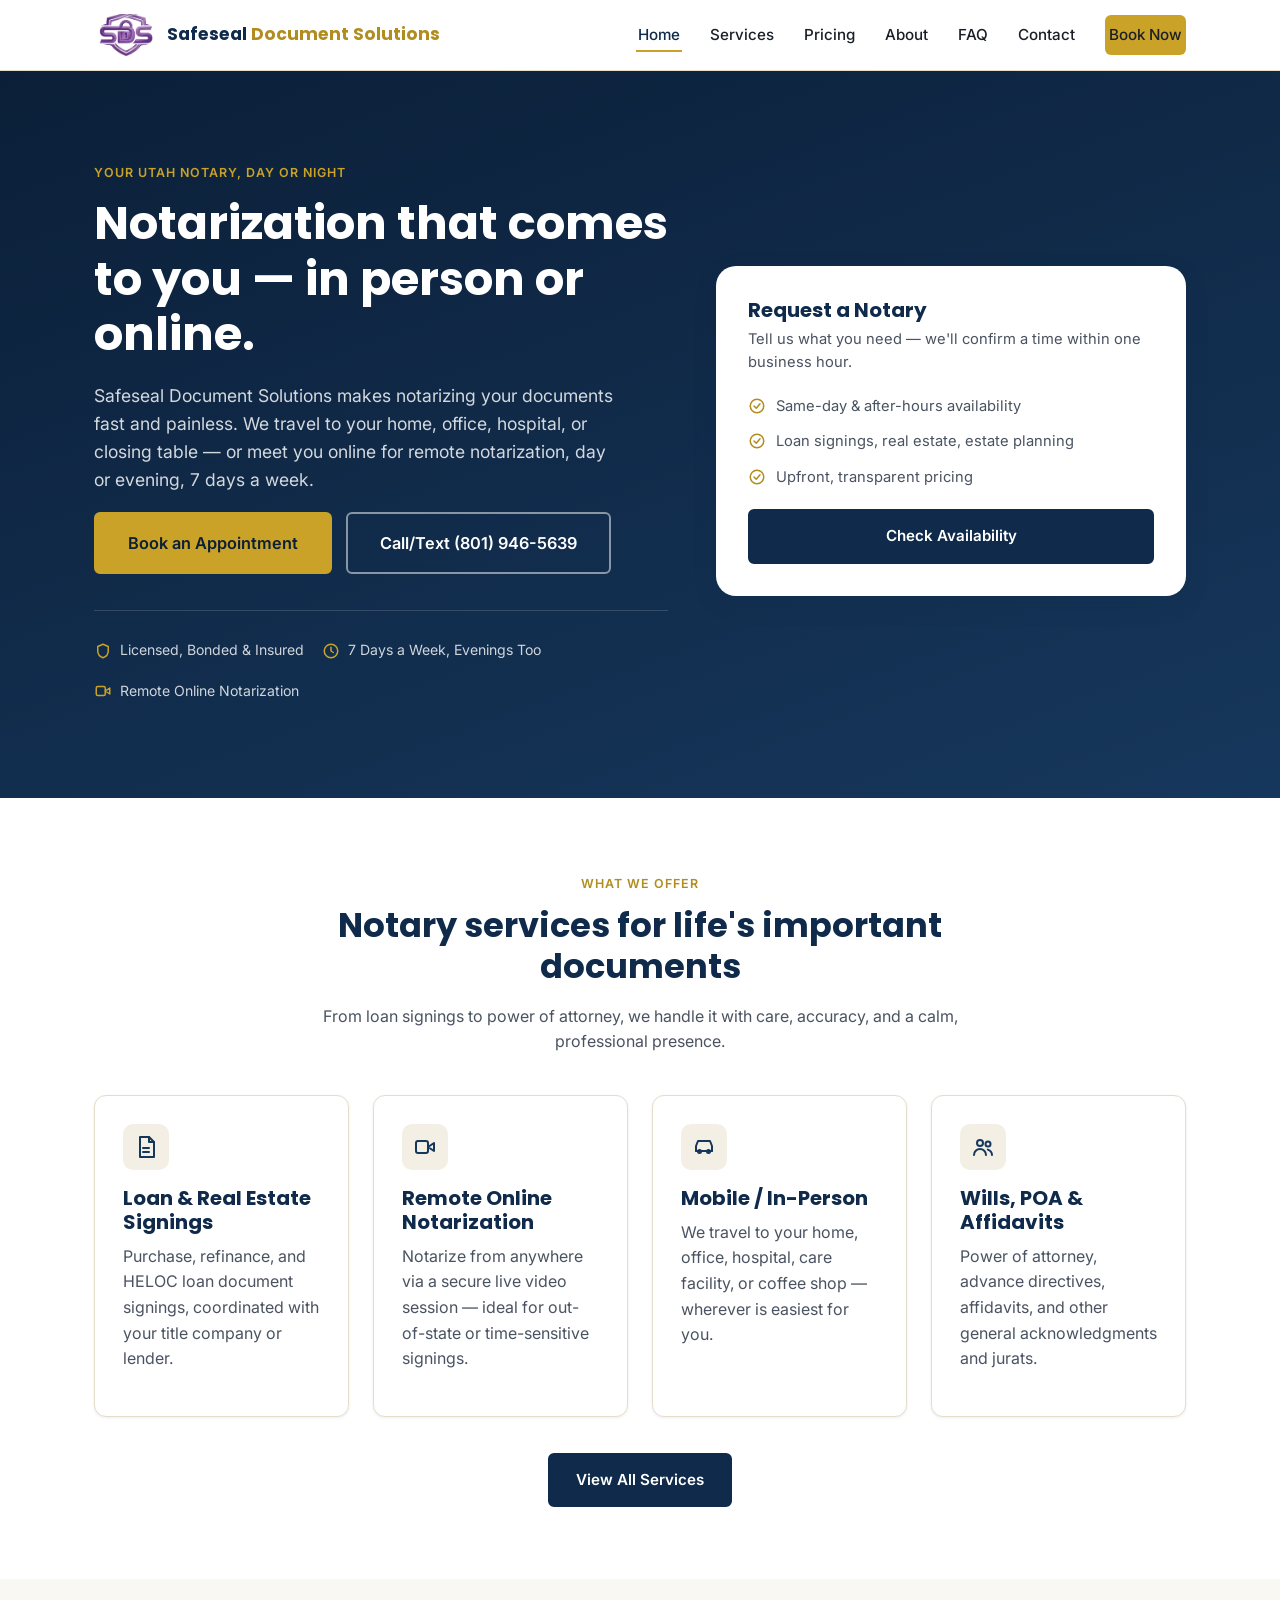
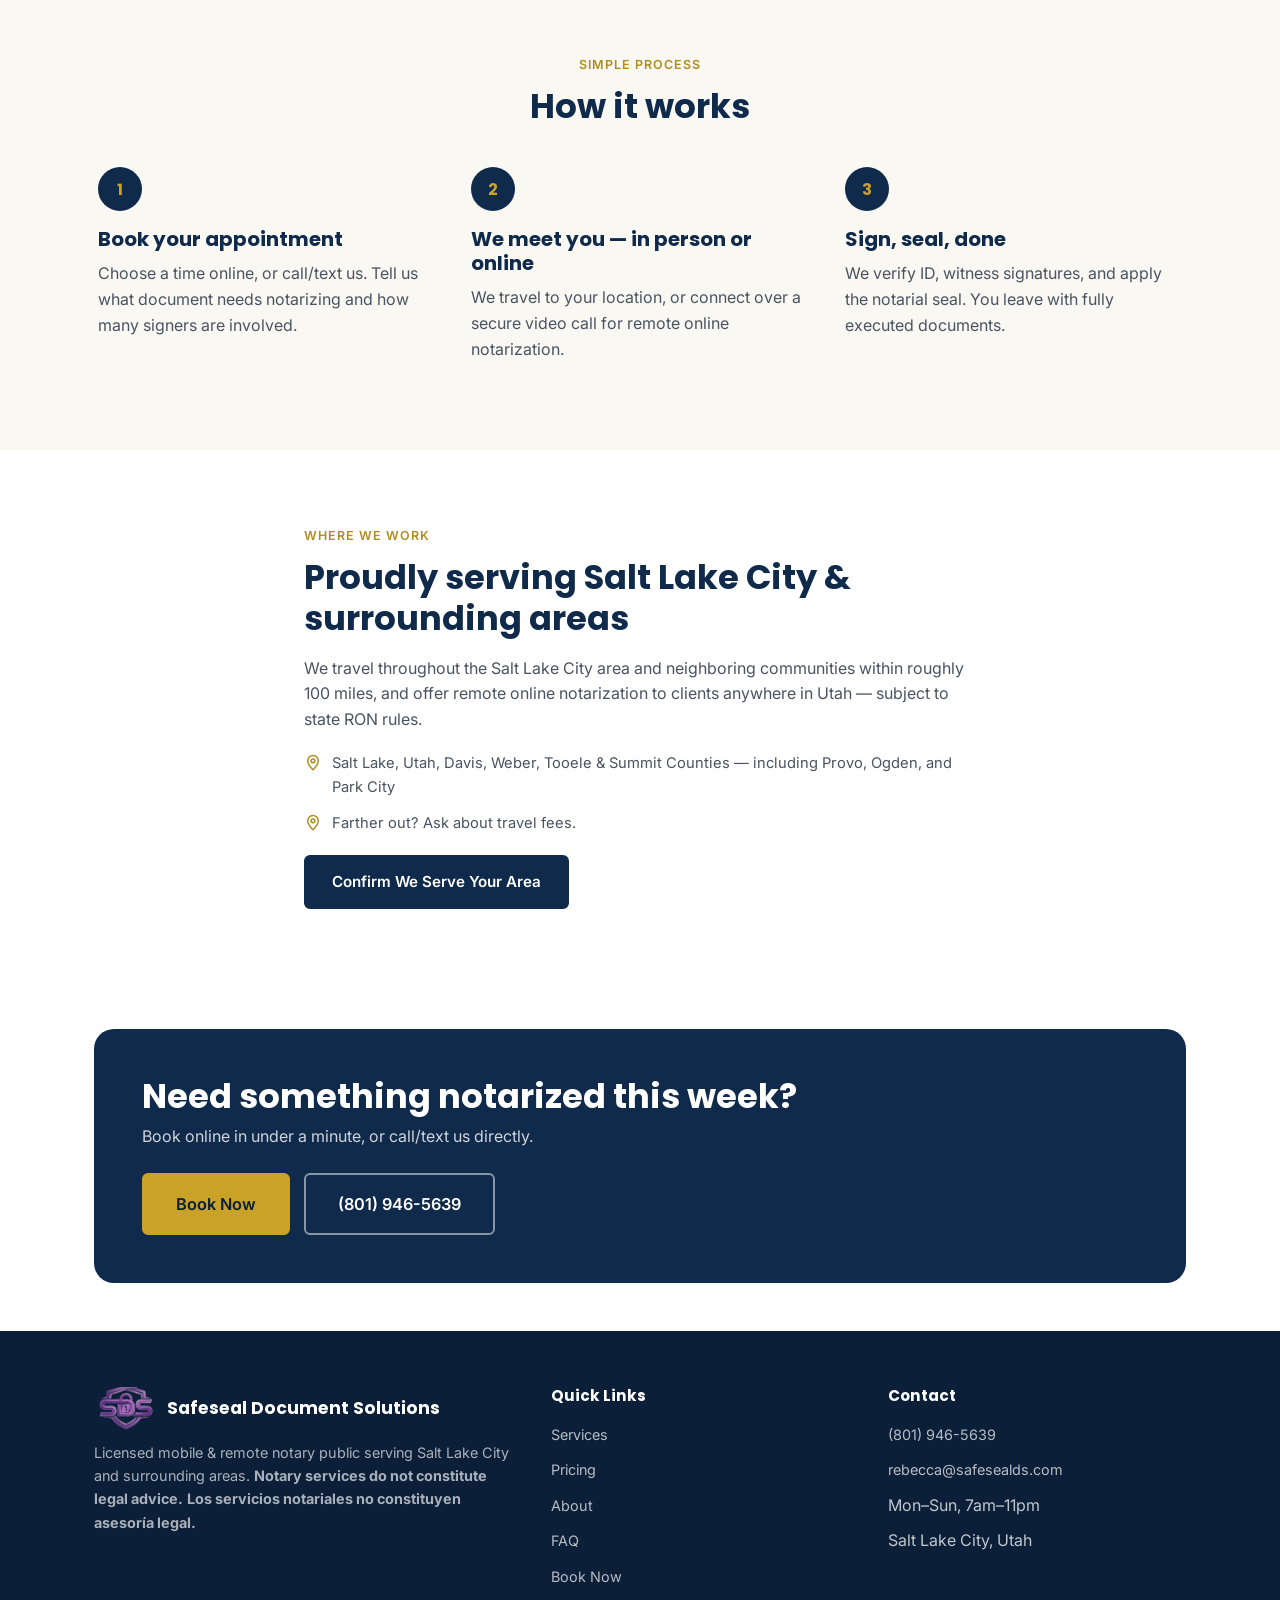
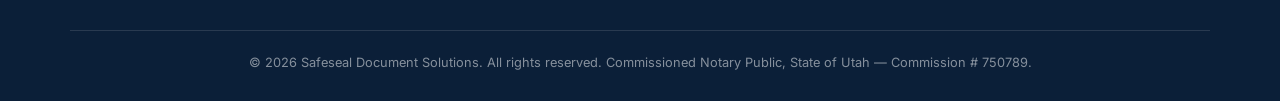
==== commit 524835c3: "Rebuild pricing table around real Stripe catalog; add prominent bilingual attorney disclaimer Pricin" ====
--- a/index.html
+++ b/index.html
@@ -170,7 +170,7 @@
         <img src="images/logo.png" alt="Safeseal Document Solutions logo" class="seal" />
         <span class="logo-text">Safeseal Document Solutions</span>
       </a>
-      <p>Licensed mobile &amp; remote notary public serving Salt Lake City and surrounding areas. Notary services do not constitute legal advice.</p>
+      <p>Licensed mobile &amp; remote notary public serving Salt Lake City and surrounding areas. <strong>Notary services do not constitute legal advice.</strong> <strong>Los servicios notariales no constituyen asesoría legal.</strong></p>
     </div>
     <div>
       <h4>Quick Links</h4>
--- a/css/style.css
+++ b/css/style.css
@@ -278,8 +278,8 @@
   box-shadow: var(--shadow-md);
   color: var(--ink-900);
 }
-.hero-card h3 { margin-bottom: 6px; }
-.hero-card p { font-size: 0.92rem; }
+.hero-card h3 { margin-bottom: 6px; color: var(--navy-900); }
+.hero-card p { font-size: 0.92rem; color: var(--ink-600); }
 .hero-card-list { list-style: none; margin: 20px 0; padding: 0; display: grid; gap: 12px; }
 .hero-card-list li { display: flex; gap: 10px; font-size: 0.92rem; color: var(--ink-600); }
 .hero-card-list svg { width: 18px; height: 18px; color: var(--gold-600); flex-shrink: 0; margin-top: 2px; }
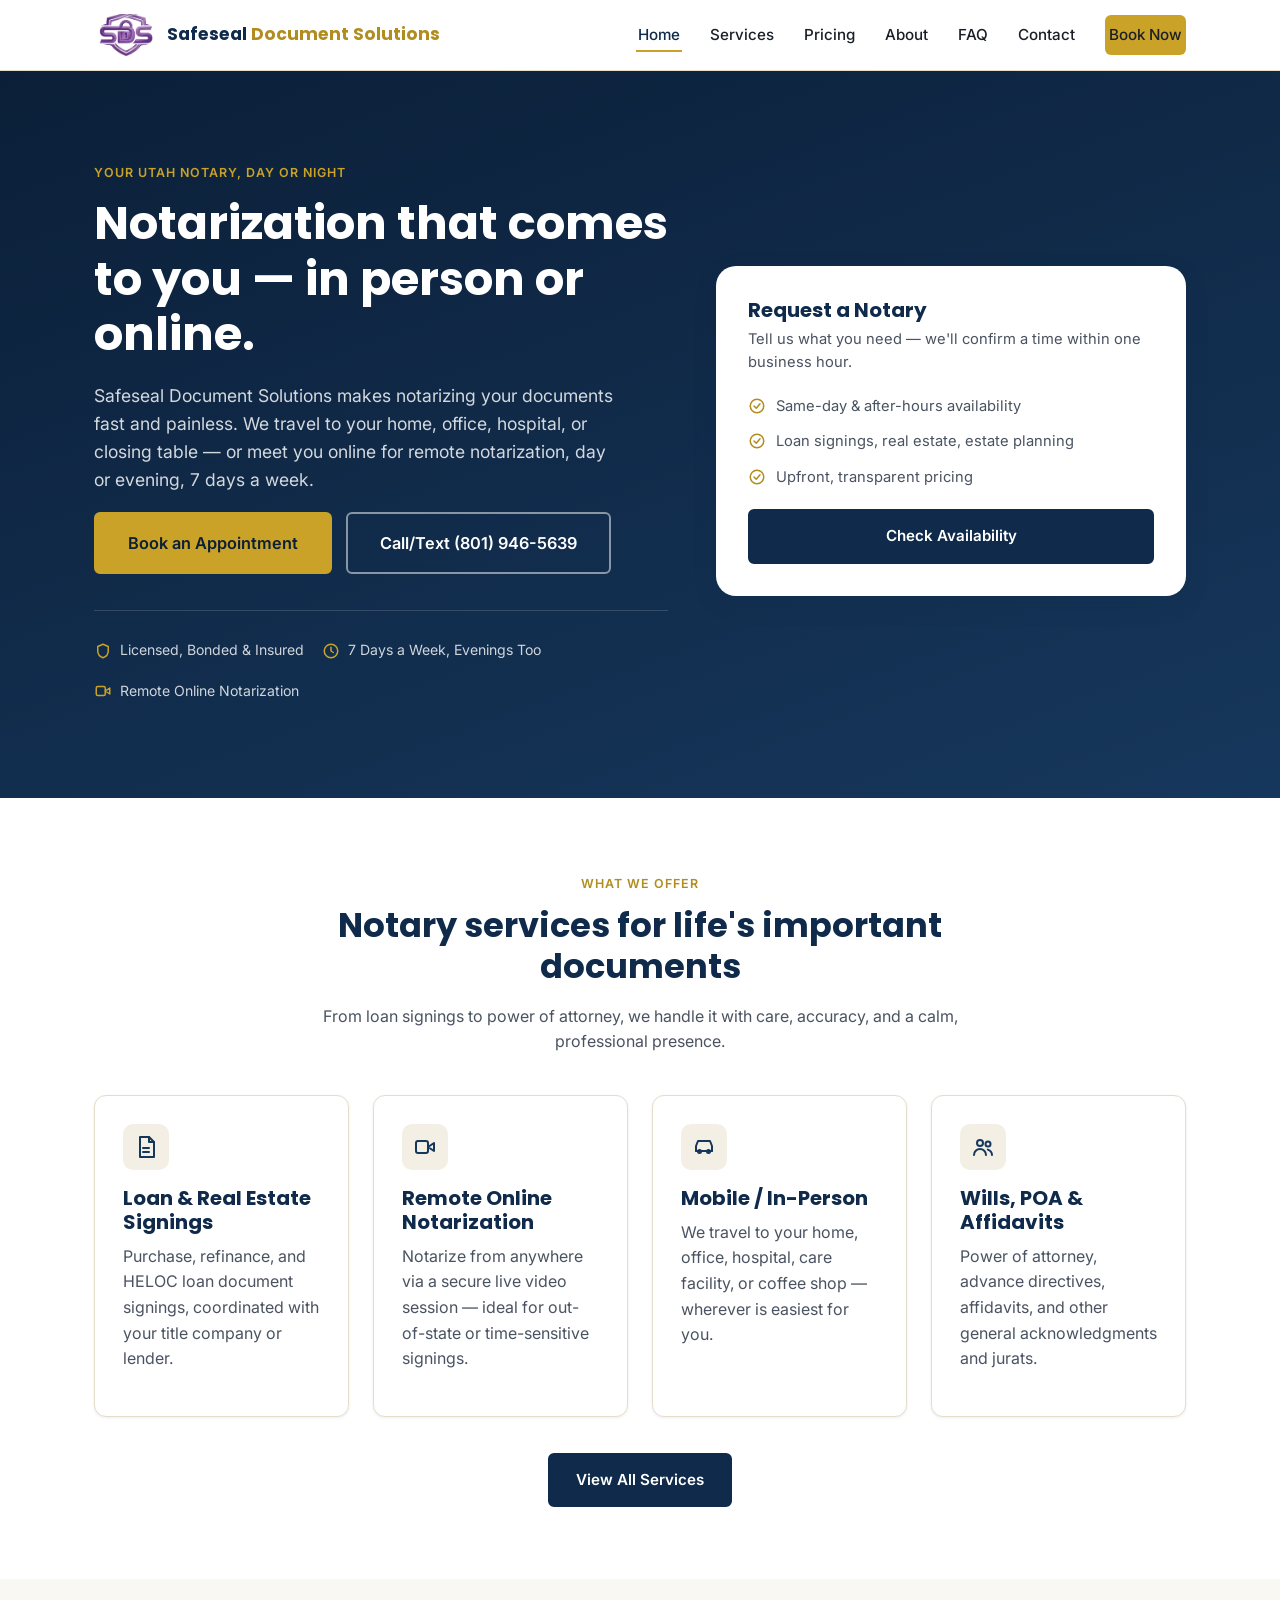
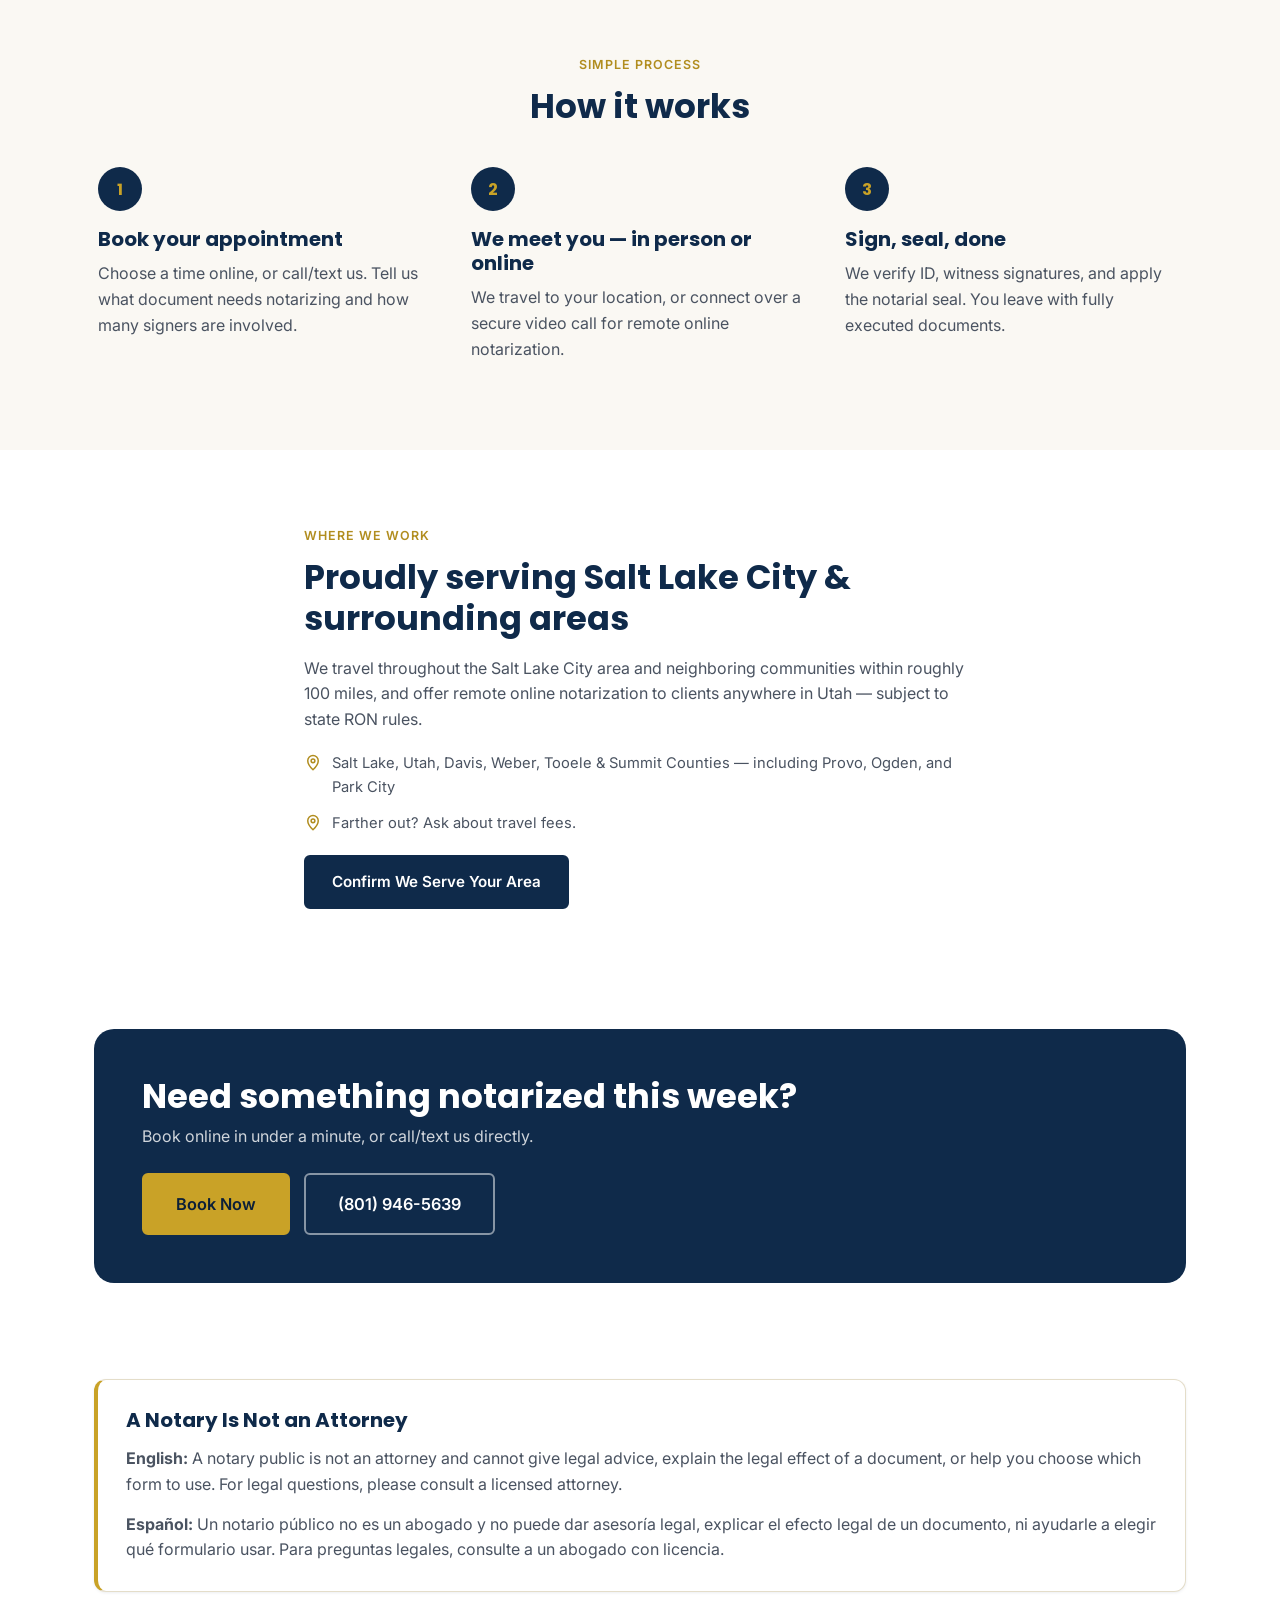
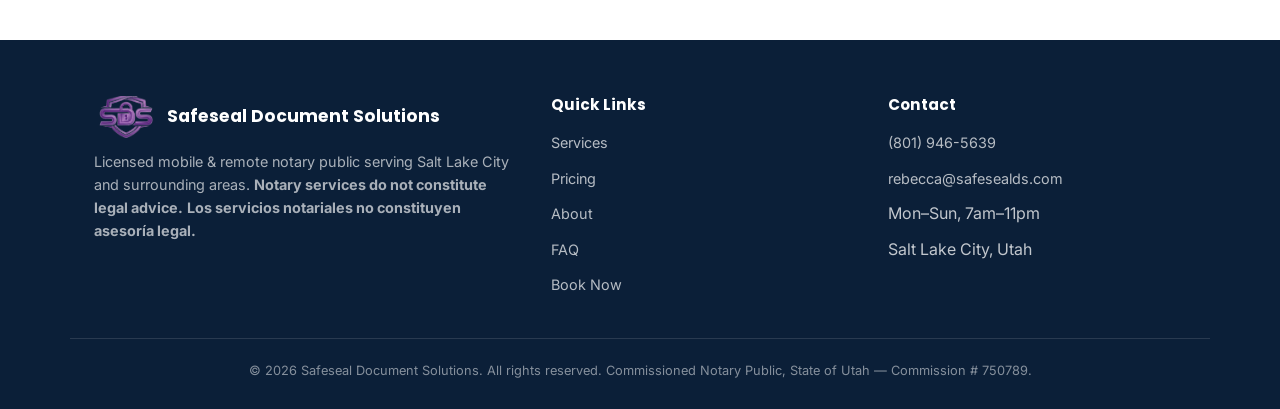
==== commit 0c07df82: "Add prominent bilingual attorney disclaimer to Home and Book Now pages Co-Authored-By: Claude Sonnet" ====
--- a/index.html
+++ b/index.html
@@ -162,6 +162,16 @@
   </div>
 </section>
 
+<section class="section-tight">
+  <div class="container">
+    <div class="card" style="border-left: 4px solid var(--gold-500);">
+      <h3 style="margin-bottom:14px;">A Notary Is Not an Attorney</h3>
+      <p style="margin-bottom:14px;"><strong>English:</strong> A notary public is not an attorney and cannot give legal advice, explain the legal effect of a document, or help you choose which form to use. For legal questions, please consult a licensed attorney.</p>
+      <p style="margin-bottom:0;"><strong>Español:</strong> Un notario público no es un abogado y no puede dar asesoría legal, explicar el efecto legal de un documento, ni ayudarle a elegir qué formulario usar. Para preguntas legales, consulte a un abogado con licencia.</p>
+    </div>
+  </div>
+</section>
+
 <!-- ============================= FOOTER ============================= -->
 <footer class="site-footer">
   <div class="container footer-inner">
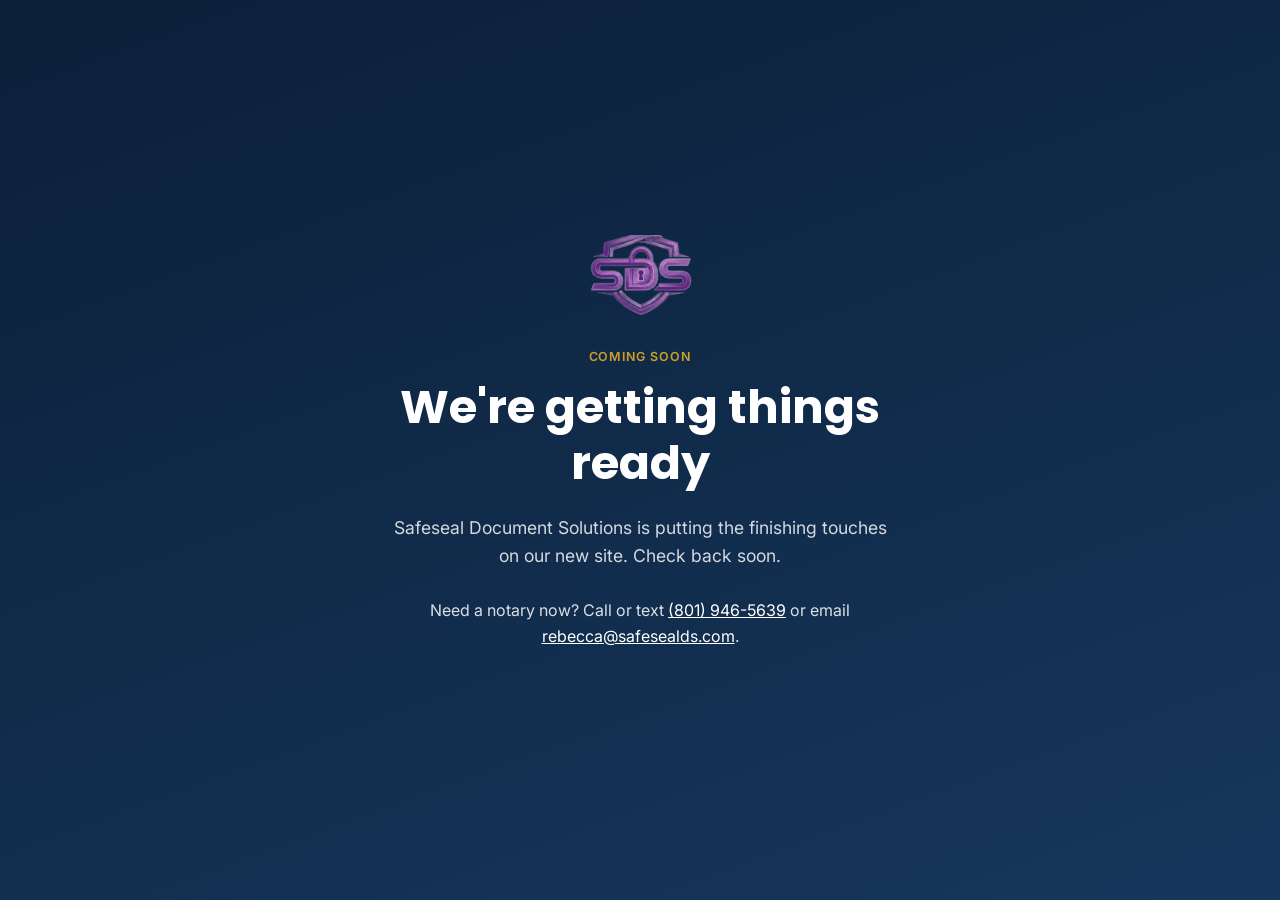
==== commit 5d3b512f: "Temporarily replace all pages with a Coming Soon placeholder Full site content is preserved in git h" ====
--- a/index.html
+++ b/index.html
@@ -3,8 +3,9 @@
 <head>
 <meta charset="UTF-8" />
 <meta name="viewport" content="width=device-width, initial-scale=1.0" />
-<title>Safeseal Document Solutions | Your Utah Notary, Day or Night</title>
-<meta name="description" content="Your Utah Notary, Day or Night — licensed mobile and remote online notary serving Salt Lake City and surrounding counties. Loan signings, real estate closings, estate documents, and more — we come to you or meet you online." />
+<title>Safeseal Document Solutions — Coming Soon</title>
+<meta name="description" content="Safeseal Document Solutions is putting the finishing touches on our new site. Check back soon." />
+<meta name="robots" content="noindex, nofollow" />
 <link rel="icon" href="images/favicon.png" />
 <link rel="preconnect" href="https://fonts.googleapis.com" />
 <link rel="preconnect" href="https://fonts.gstatic.com" crossorigin />
@@ -13,200 +14,15 @@
 </head>
 <body>
 
-<!-- ============================= HEADER ============================= -->
-<header class="site-header">
-  <div class="container header-inner">
-    <a href="index.html" class="logo">
-      <img src="images/logo.png" alt="Safeseal Document Solutions logo" class="seal" />
-      <span class="logo-text">Safeseal <span class="accent">Document Solutions</span></span>
-    </a>
-    <button class="nav-toggle" aria-label="Toggle menu" aria-expanded="false">
-      <svg viewBox="0 0 24 24" fill="none" stroke="currentColor" stroke-width="2" stroke-linecap="round"><line x1="3" y1="6" x2="21" y2="6"/><line x1="3" y1="12" x2="21" y2="12"/><line x1="3" y1="18" x2="21" y2="18"/></svg>
-    </button>
-    <nav class="site-nav">
-      <ul>
-        <li><a href="index.html" aria-current="page">Home</a></li>
-        <li><a href="services.html">Services</a></li>
-        <li><a href="pricing.html">Pricing</a></li>
-        <li><a href="about.html">About</a></li>
-        <li><a href="faq.html">FAQ</a></li>
-        <li><a href="contact.html">Contact</a></li>
-      </ul>
-      <a href="book.html" class="btn btn-primary nav-cta">Book Now</a>
-    </nav>
-  </div>
-</header>
-
-<!-- ============================= HERO ============================= -->
-<section class="section-navy hero">
-  <div class="container hero-grid">
-    <div>
-      <span class="eyebrow">Your Utah Notary, Day or Night</span>
-      <h1>Notarization that comes to you — in person or online.</h1>
-      <p class="hero-lead">Safeseal Document Solutions makes notarizing your documents fast and painless. We travel to your home, office, hospital, or closing table — or meet you online for remote notarization, day or evening, 7 days a week.</p>
-      <div class="btn-row">
-        <a href="book.html" class="btn btn-primary btn-lg">Book an Appointment</a>
-        <a href="tel:+18019465639" class="btn btn-outline btn-lg">Call/Text (801) 946-5639</a>
-      </div>
-      <div class="hero-trust">
-        <div class="hero-trust-item"><svg viewBox="0 0 24 24" fill="none" stroke="currentColor" stroke-width="2" stroke-linecap="round" stroke-linejoin="round"><path d="M12 3l7 3v6c0 4.5-3 7.5-7 9-4-1.5-7-4.5-7-9V6z"/></svg> Licensed, Bonded &amp; Insured</div>
-        <div class="hero-trust-item"><svg viewBox="0 0 24 24" fill="none" stroke="currentColor" stroke-width="2" stroke-linecap="round" stroke-linejoin="round"><circle cx="12" cy="12" r="9"/><polyline points="12 7 12 12 15 14"/></svg> 7 Days a Week, Evenings Too</div>
-        <div class="hero-trust-item"><svg viewBox="0 0 24 24" fill="none" stroke="currentColor" stroke-width="2" stroke-linecap="round" stroke-linejoin="round"><rect x="3" y="6" width="12" height="12" rx="2"/><polygon points="21 8 15 12 21 16 21 8"/></svg> Remote Online Notarization</div>
-      </div>
-    </div>
-
-    <div class="hero-card">
-      <h3>Request a Notary</h3>
-      <p>Tell us what you need — we'll confirm a time within one business hour.</p>
-      <ul class="hero-card-list">
-        <li><svg viewBox="0 0 24 24" fill="none" stroke="currentColor" stroke-width="2" stroke-linecap="round" stroke-linejoin="round"><circle cx="12" cy="12" r="9"/><polyline points="8 12 11 15 16 9"/></svg> Same-day &amp; after-hours availability</li>
-        <li><svg viewBox="0 0 24 24" fill="none" stroke="currentColor" stroke-width="2" stroke-linecap="round" stroke-linejoin="round"><circle cx="12" cy="12" r="9"/><polyline points="8 12 11 15 16 9"/></svg> Loan signings, real estate, estate planning</li>
-        <li><svg viewBox="0 0 24 24" fill="none" stroke="currentColor" stroke-width="2" stroke-linecap="round" stroke-linejoin="round"><circle cx="12" cy="12" r="9"/><polyline points="8 12 11 15 16 9"/></svg> Upfront, transparent pricing</li>
-      </ul>
-      <a href="book.html" class="btn btn-navy btn-block">Check Availability</a>
-    </div>
+<section class="section-navy" style="min-height:100vh; display:flex; align-items:center;">
+  <div class="container text-center" style="max-width:560px;">
+    <img src="images/logo.png" alt="Safeseal Document Solutions logo" style="width:120px; margin:0 auto 28px;" />
+    <span class="eyebrow">Coming Soon</span>
+    <h1>We're getting things ready</h1>
+    <p class="hero-lead" style="margin:0 auto 28px;">Safeseal Document Solutions is putting the finishing touches on our new site. Check back soon.</p>
+    <p style="color:rgba(255,255,255,0.85);">Need a notary now? Call or text <a href="tel:+18019465639" style="color:#fff;text-decoration:underline;">(801) 946-5639</a> or email <a href="mailto:rebecca@safesealds.com" style="color:#fff;text-decoration:underline;">rebecca@safesealds.com</a>.</p>
   </div>
 </section>
 
-<!-- ============================= SERVICES PREVIEW ============================= -->
-<section>
-  <div class="container">
-    <div class="section-head center">
-      <span class="eyebrow">What We Offer</span>
-      <h2>Notary services for life's important documents</h2>
-      <p>From loan signings to power of attorney, we handle it with care, accuracy, and a calm, professional presence.</p>
-    </div>
-
-    <div class="grid grid-4">
-      <div class="card">
-        <div class="card-icon"><svg viewBox="0 0 24 24" fill="none" stroke="currentColor" stroke-width="2" stroke-linecap="round" stroke-linejoin="round"><path d="M6 2h9l5 5v15H6z"/><polyline points="15 2 15 7 20 7"/><line x1="9" y1="13" x2="15" y2="13"/><line x1="9" y1="17" x2="15" y2="17"/></svg></div>
-        <h3>Loan &amp; Real Estate Signings</h3>
-        <p>Purchase, refinance, and HELOC loan document signings, coordinated with your title company or lender.</p>
-      </div>
-      <div class="card">
-        <div class="card-icon"><svg viewBox="0 0 24 24" fill="none" stroke="currentColor" stroke-width="2" stroke-linecap="round" stroke-linejoin="round"><rect x="3" y="6" width="12" height="12" rx="2"/><polygon points="21 8 15 12 21 16 21 8"/></svg></div>
-        <h3>Remote Online Notarization</h3>
-        <p>Notarize from anywhere via a secure live video session — ideal for out-of-state or time-sensitive signings.</p>
-      </div>
-      <div class="card">
-        <div class="card-icon"><svg viewBox="0 0 24 24" fill="none" stroke="currentColor" stroke-width="2" stroke-linecap="round" stroke-linejoin="round"><path d="M4 16V11l2-5h12l2 5v5"/><circle cx="7.5" cy="16.5" r="1.5"/><circle cx="16.5" cy="16.5" r="1.5"/><line x1="4" y1="16" x2="20" y2="16"/></svg></div>
-        <h3>Mobile / In-Person</h3>
-        <p>We travel to your home, office, hospital, care facility, or coffee shop — wherever is easiest for you.</p>
-      </div>
-      <div class="card">
-        <div class="card-icon"><svg viewBox="0 0 24 24" fill="none" stroke="currentColor" stroke-width="2" stroke-linecap="round" stroke-linejoin="round"><circle cx="9" cy="8" r="3"/><path d="M3 20c0-3.3 2.7-6 6-6s6 2.7 6 6"/><circle cx="17" cy="9" r="2.5"/><path d="M21 20c0-2.5-1.8-4.6-4.2-5.4"/></svg></div>
-        <h3>Wills, POA &amp; Affidavits</h3>
-        <p>Power of attorney, advance directives, affidavits, and other general acknowledgments and jurats.</p>
-      </div>
-    </div>
-    <div class="text-center" style="margin-top: 36px;">
-      <a href="services.html" class="btn btn-navy">View All Services</a>
-    </div>
-  </div>
-</section>
-
-<!-- ============================= HOW IT WORKS ============================= -->
-<section class="section-alt">
-  <div class="container">
-    <div class="section-head center">
-      <span class="eyebrow">Simple Process</span>
-      <h2>How it works</h2>
-    </div>
-    <div class="steps">
-      <div class="step">
-        <div class="step-num"></div>
-        <h3>Book your appointment</h3>
-        <p>Choose a time online, or call/text us. Tell us what document needs notarizing and how many signers are involved.</p>
-      </div>
-      <div class="step">
-        <div class="step-num"></div>
-        <h3>We meet you — in person or online</h3>
-        <p>We travel to your location, or connect over a secure video call for remote online notarization.</p>
-      </div>
-      <div class="step">
-        <div class="step-num"></div>
-        <h3>Sign, seal, done</h3>
-        <p>We verify ID, witness signatures, and apply the notarial seal. You leave with fully executed documents.</p>
-      </div>
-    </div>
-  </div>
-</section>
-
-<!-- ============================= SERVICE AREA ============================= -->
-<section>
-  <div class="container" style="max-width:720px;">
-    <span class="eyebrow">Where We Work</span>
-    <h2>Proudly serving Salt Lake City &amp; surrounding areas</h2>
-    <p>We travel throughout the Salt Lake City area and neighboring communities within roughly 100 miles, and offer remote online notarization to clients anywhere in Utah — subject to state RON rules.</p>
-    <ul class="hero-card-list">
-      <li><svg viewBox="0 0 24 24" fill="none" stroke="currentColor" stroke-width="2" stroke-linecap="round" stroke-linejoin="round"><path d="M12 21s7-6.5 7-12a7 7 0 10-14 0c0 5.5 7 12 7 12z"/><circle cx="12" cy="9" r="2.5"/></svg> Salt Lake, Utah, Davis, Weber, Tooele &amp; Summit Counties — including Provo, Ogden, and Park City</li>
-      <li><svg viewBox="0 0 24 24" fill="none" stroke="currentColor" stroke-width="2" stroke-linecap="round" stroke-linejoin="round"><path d="M12 21s7-6.5 7-12a7 7 0 10-14 0c0 5.5 7 12 7 12z"/><circle cx="12" cy="9" r="2.5"/></svg> Farther out? Ask about travel fees.</li>
-    </ul>
-    <a href="contact.html" class="btn btn-navy">Confirm We Serve Your Area</a>
-  </div>
-</section>
-
-<!-- ============================= CTA BAND ============================= -->
-<section class="section-tight">
-  <div class="container">
-    <div class="cta-band">
-      <div>
-        <h2>Need something notarized this week?</h2>
-        <p>Book online in under a minute, or call/text us directly.</p>
-      </div>
-      <div class="btn-row">
-        <a href="book.html" class="btn btn-primary btn-lg">Book Now</a>
-        <a href="tel:+18019465639" class="btn btn-outline btn-lg">(801) 946-5639</a>
-      </div>
-    </div>
-  </div>
-</section>
-
-<section class="section-tight">
-  <div class="container">
-    <div class="card" style="border-left: 4px solid var(--gold-500);">
-      <h3 style="margin-bottom:14px;">A Notary Is Not an Attorney</h3>
-      <p style="margin-bottom:14px;"><strong>English:</strong> A notary public is not an attorney and cannot give legal advice, explain the legal effect of a document, or help you choose which form to use. For legal questions, please consult a licensed attorney.</p>
-      <p style="margin-bottom:0;"><strong>Español:</strong> Un notario público no es un abogado y no puede dar asesoría legal, explicar el efecto legal de un documento, ni ayudarle a elegir qué formulario usar. Para preguntas legales, consulte a un abogado con licencia.</p>
-    </div>
-  </div>
-</section>
-
-<!-- ============================= FOOTER ============================= -->
-<footer class="site-footer">
-  <div class="container footer-inner">
-    <div>
-      <a href="index.html" class="logo">
-        <img src="images/logo.png" alt="Safeseal Document Solutions logo" class="seal" />
-        <span class="logo-text">Safeseal Document Solutions</span>
-      </a>
-      <p>Licensed mobile &amp; remote notary public serving Salt Lake City and surrounding areas. <strong>Notary services do not constitute legal advice.</strong> <strong>Los servicios notariales no constituyen asesoría legal.</strong></p>
-    </div>
-    <div>
-      <h4>Quick Links</h4>
-      <ul class="footer-links">
-        <li><a href="services.html">Services</a></li>
-        <li><a href="pricing.html">Pricing</a></li>
-        <li><a href="about.html">About</a></li>
-        <li><a href="faq.html">FAQ</a></li>
-        <li><a href="book.html">Book Now</a></li>
-      </ul>
-    </div>
-    <div>
-      <h4>Contact</h4>
-      <ul class="footer-links">
-        <li><a href="tel:+18019465639">(801) 946-5639</a></li>
-        <li><a href="mailto:rebecca@safesealds.com">rebecca@safesealds.com</a></li>
-        <li>Mon–Sun, 7am–11pm</li>
-        <li>Salt Lake City, Utah</li>
-      </ul>
-    </div>
-  </div>
-  <div class="container footer-bottom">
-    &copy; 2026 Safeseal Document Solutions. All rights reserved. Commissioned Notary Public, State of Utah — Commission # 750789.
-  </div>
-</footer>
-
-<script src="js/main.js"></script>
 </body>
 </html>
